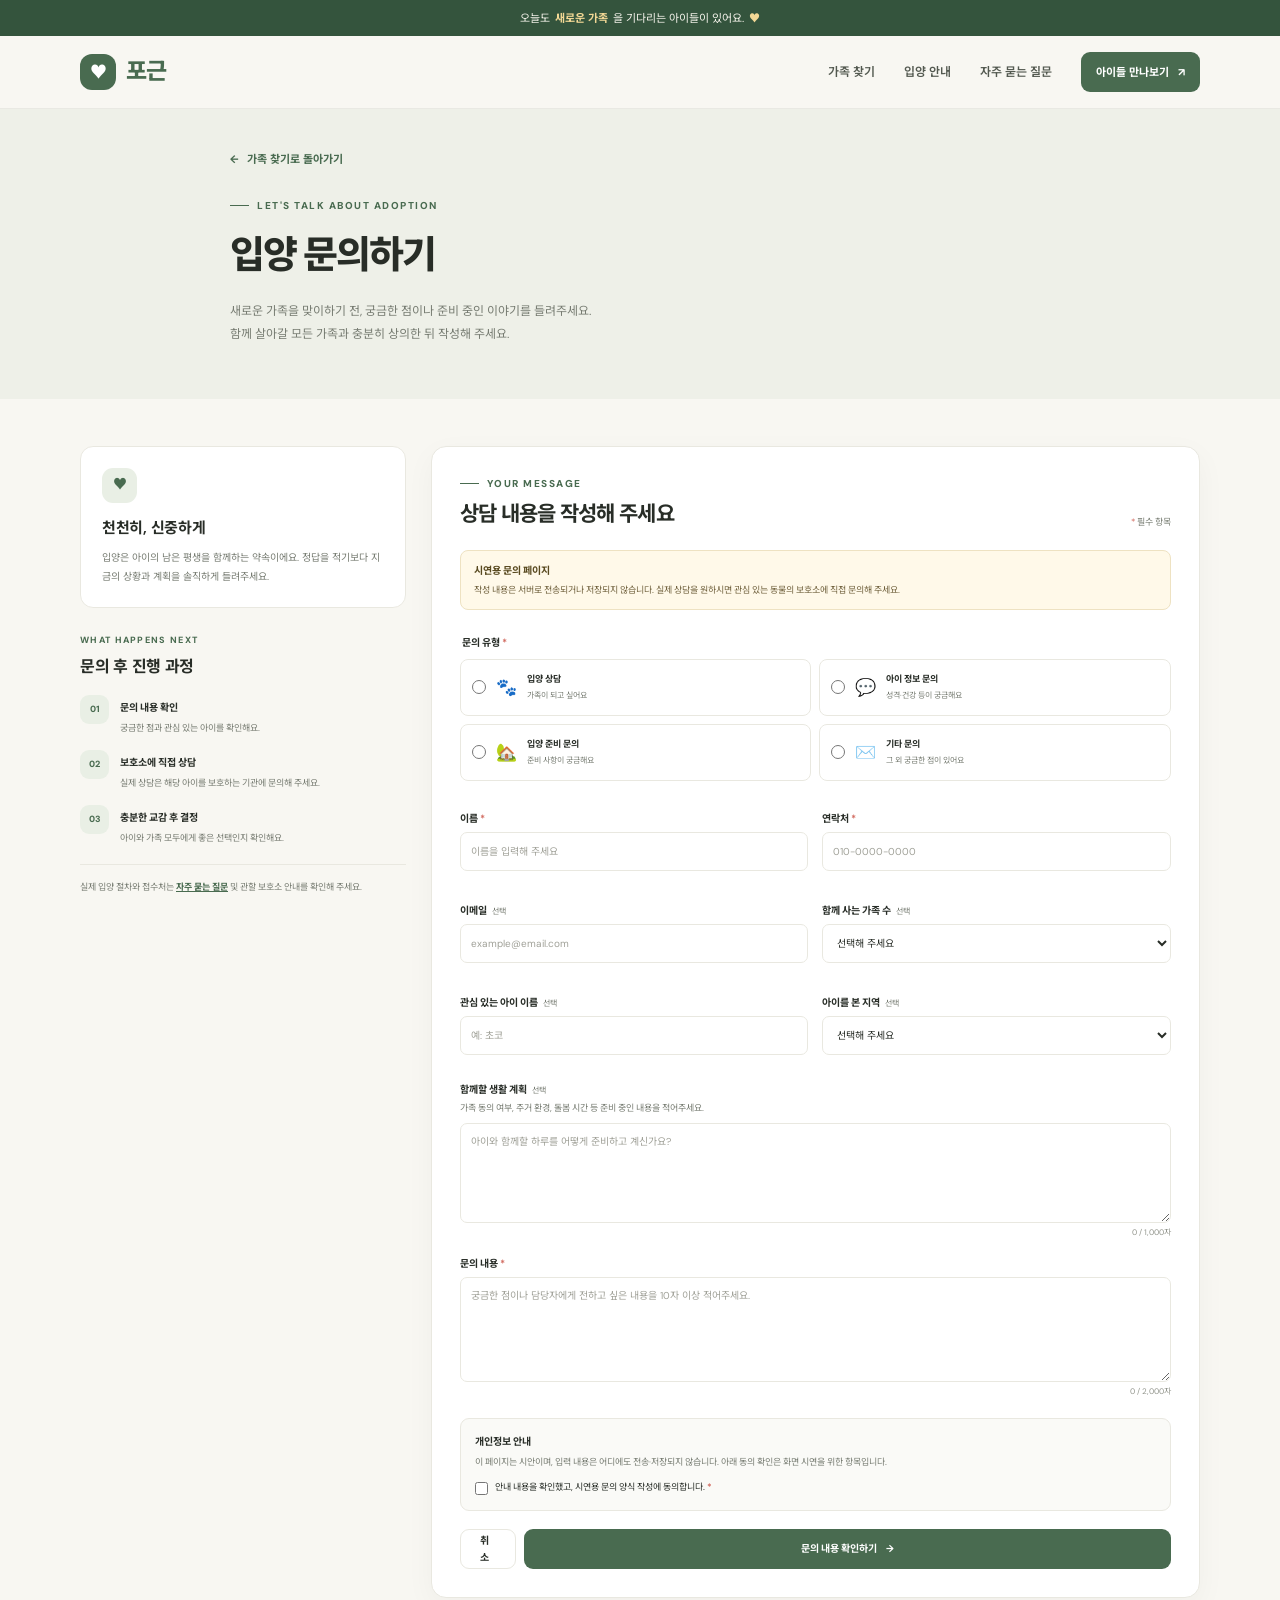
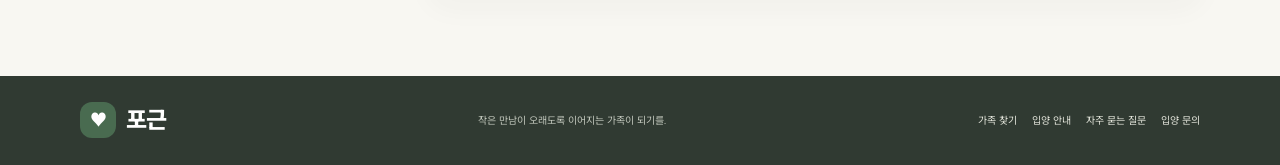
==== inquiry.html @ 71c15bec "Add adoption inquiry page" ====
<!DOCTYPE html>
<html lang="ko">
<head>
  <meta charset="UTF-8">
  <meta name="viewport" content="width=device-width, initial-scale=1.0">
  <meta name="theme-color" content="#f8f7f2">
  <meta name="description" content="포근 입양 문의 페이지에서 입양 준비와 관심 있는 아이에 대해 상담 신청을 작성해 보세요. 이 페이지는 신청 시연용으로 실제 정보를 전송하지 않습니다.">
  <meta property="og:type" content="website">
  <meta property="og:locale" content="ko_KR">
  <meta property="og:site_name" content="포근">
  <meta property="og:title" content="입양 문의하기 | 포근">
  <meta property="og:description" content="새로운 가족을 맞이하기 전, 궁금한 점과 돌봄 계획을 나눠 주세요.">
  <title>입양 문의하기 | 포근 — 새로운 가족을 만나는 곳</title>
  <link rel="preconnect" href="https://fonts.googleapis.com">
  <link rel="preconnect" href="https://fonts.gstatic.com" crossorigin>
  <link href="https://fonts.googleapis.com/css2?family=DM+Sans:wght@400;500;600;700;800&family=Noto+Sans+KR:wght@400;500;600;700;800&display=swap" rel="stylesheet">
  <link rel="stylesheet" href="style.css">
  <link rel="stylesheet" href="inquiry.css">
  <script src="inquiry.js" defer></script>
</head>
<body>
  <a class="skip-link" href="#main">본문으로 건너뛰기</a>
  <div class="announcement">오늘도 <strong>새로운 가족</strong>을 기다리는 아이들이 있어요. <span aria-hidden="true">♥</span></div>
  <header class="site-header">
    <nav class="container nav" aria-label="주요 메뉴">
      <a class="brand" href="index.html" aria-label="포근 홈"><span class="brand-icon" aria-hidden="true">♥</span><span>포근</span></a>
      <div class="nav-links"><a href="index.html#animals">가족 찾기</a><a href="index.html#process">입양 안내</a><a href="index.html#faq">자주 묻는 질문</a><a class="button nav-button" href="index.html#animals">아이들 만나보기 <span aria-hidden="true">↗</span></a></div>
    </nav>
  </header>

  <main id="main">
    <section class="inquiry-hero">
      <div class="container inquiry-hero-inner">
        <a class="back-link" href="index.html#animals"><span aria-hidden="true">←</span> 가족 찾기로 돌아가기</a>
        <p class="eyebrow">LET'S TALK ABOUT ADOPTION</p>
        <h1>입양 문의하기</h1>
        <p class="inquiry-lead">새로운 가족을 맞이하기 전, 궁금한 점이나 준비 중인 이야기를 들려주세요.<br>함께 살아갈 모든 가족과 충분히 상의한 뒤 작성해 주세요.</p>
      </div>
    </section>

    <section class="inquiry-section" aria-labelledby="formHeading">
      <div class="container inquiry-layout">
        <aside class="inquiry-aside">
          <div class="aside-card"><span class="aside-icon" aria-hidden="true">♥</span><h2>천천히, 신중하게</h2><p>입양은 아이의 남은 평생을 함께하는 약속이에요. 정답을 적기보다 지금의 상황과 계획을 솔직하게 들려주세요.</p></div>
          <div class="aside-steps"><p class="aside-eyebrow">WHAT HAPPENS NEXT</p><h2>문의 후 진행 과정</h2><ol><li><span>01</span><div><strong>문의 내용 확인</strong><p>궁금한 점과 관심 있는 아이를 확인해요.</p></div></li><li><span>02</span><div><strong>보호소에 직접 상담</strong><p>실제 상담은 해당 아이를 보호하는 기관에 문의해 주세요.</p></div></li><li><span>03</span><div><strong>충분한 교감 후 결정</strong><p>아이와 가족 모두에게 좋은 선택인지 확인해요.</p></div></li></ol></div>
          <p class="aside-help">실제 입양 절차와 접수처는 <a href="index.html#faq">자주 묻는 질문</a> 및 관할 보호소 안내를 확인해 주세요.</p>
        </aside>

        <div class="inquiry-form-card">
          <div class="form-heading"><div><p class="eyebrow">YOUR MESSAGE</p><h2 id="formHeading">상담 내용을 작성해 주세요</h2></div><span class="required-note"><span aria-hidden="true">*</span> 필수 항목</span></div>
          <div class="inquiry-demo-notice"><strong>시연용 문의 페이지</strong><span>작성 내용은 서버로 전송되거나 저장되지 않습니다. 실제 상담을 원하시면 관심 있는 동물의 보호소에 직접 문의해 주세요.</span></div>
          <form id="inquiryForm" novalidate>
            <fieldset class="form-group">
              <legend>문의 유형 <span aria-hidden="true">*</span></legend>
              <div class="radio-grid"><label class="radio-card"><input type="radio" name="inquiryType" value="입양 상담" required><span class="radio-card-icon" aria-hidden="true">🐾</span><span><strong>입양 상담</strong><small>가족이 되고 싶어요</small></span></label><label class="radio-card"><input type="radio" name="inquiryType" value="아이 정보 문의" required><span class="radio-card-icon" aria-hidden="true">💬</span><span><strong>아이 정보 문의</strong><small>성격·건강 등이 궁금해요</small></span></label><label class="radio-card"><input type="radio" name="inquiryType" value="입양 준비 문의" required><span class="radio-card-icon" aria-hidden="true">🏡</span><span><strong>입양 준비 문의</strong><small>준비 사항이 궁금해요</small></span></label><label class="radio-card"><input type="radio" name="inquiryType" value="기타 문의" required><span class="radio-card-icon" aria-hidden="true">✉️</span><span><strong>기타 문의</strong><small>그 외 궁금한 점이 있어요</small></span></label></div>
              <p class="field-error" data-error-for="inquiryType" aria-live="polite"></p>
            </fieldset>

            <div class="form-row"><div class="form-field"><label for="applicantName">이름 <span aria-hidden="true">*</span></label><input id="applicantName" name="applicantName" type="text" autocomplete="name" maxlength="40" placeholder="이름을 입력해 주세요" required><p class="field-error" data-error-for="applicantName" aria-live="polite"></p></div><div class="form-field"><label for="applicantPhone">연락처 <span aria-hidden="true">*</span></label><input id="applicantPhone" name="applicantPhone" type="tel" autocomplete="tel" inputmode="tel" maxlength="20" placeholder="010-0000-0000" required><p class="field-error" data-error-for="applicantPhone" aria-live="polite"></p></div></div>

            <div class="form-row"><div class="form-field"><label for="applicantEmail">이메일 <span class="optional-label">선택</span></label><input id="applicantEmail" name="applicantEmail" type="email" autocomplete="email" maxlength="100" placeholder="example@email.com" aria-describedby="emailError"><p class="field-error" id="emailError" data-error-for="applicantEmail" aria-live="polite"></p></div><div class="form-field"><label for="householdSize">함께 사는 가족 수 <span class="optional-label">선택</span></label><select id="householdSize" name="householdSize"><option value="">선택해 주세요</option><option value="1">1명 (본인만)</option><option value="2">2명</option><option value="3">3명</option><option value="4">4명</option><option value="5">5명 이상</option></select></div></div>

            <div class="form-row"><div class="form-field"><label for="petName">관심 있는 아이 이름 <span class="optional-label">선택</span></label><input id="petName" name="petName" type="text" maxlength="40" placeholder="예: 초코"></div><div class="form-field"><label for="petLocation">아이를 본 지역 <span class="optional-label">선택</span></label><select id="petLocation" name="petLocation"><option value="">선택해 주세요</option><option>서울</option><option>경기</option><option>인천</option><option>대전</option><option>부산</option><option>제주</option><option>기타 지역</option></select></div></div>

            <div class="form-field"><label for="livingPlan">함께할 생활 계획 <span class="optional-label">선택</span></label><p class="field-hint">가족 동의 여부, 주거 환경, 돌봄 시간 등 준비 중인 내용을 적어주세요.</p><textarea id="livingPlan" name="livingPlan" rows="4" maxlength="1000" placeholder="아이와 함께할 하루를 어떻게 준비하고 계신가요?"></textarea><div class="character-count"><span id="messageCount">0</span> / 1,000자</div></div>

            <div class="form-field"><label for="question">문의 내용 <span aria-hidden="true">*</span></label><textarea id="question" name="question" rows="5" minlength="10" maxlength="2000" placeholder="궁금한 점이나 담당자에게 전하고 싶은 내용을 10자 이상 적어주세요." required></textarea><div class="character-count"><span id="questionCount">0</span> / 2,000자</div><p class="field-error" data-error-for="question" aria-live="polite"></p></div>

            <div class="privacy-box"><h3>개인정보 안내</h3><p>이 페이지는 시안이며, 입력 내용은 어디에도 전송·저장되지 않습니다. 아래 동의 확인은 화면 시연을 위한 항목입니다.</p><label class="consent-check"><input id="privacyConsent" name="privacyConsent" type="checkbox" required><span>안내 내용을 확인했고, 시연용 문의 양식 작성에 동의합니다. <strong>*</strong></span></label><p class="field-error" data-error-for="privacyConsent" aria-live="polite"></p></div>

            <div class="form-actions"><a class="button button-outline" href="index.html#animals">취소</a><button class="button submit-button" type="submit">문의 내용 확인하기 <span aria-hidden="true">→</span></button></div>
          </form>
        </div>
      </div>
    </section>
  </main>

  <footer class="site-footer"><div class="container footer-inner"><a class="brand footer-brand" href="index.html"><span class="brand-icon" aria-hidden="true">♥</span><span>포근</span></a><p>작은 만남이 오래도록 이어지는 가족이 되기를.</p><div class="footer-links"><a href="index.html#animals">가족 찾기</a><a href="index.html#process">입양 안내</a><a href="index.html#faq">자주 묻는 질문</a><a href="inquiry.html">입양 문의</a></div></div></footer>

  <div class="confirmation-backdrop" id="confirmationDialog" aria-hidden="true"><section class="confirmation-card" role="dialog" aria-modal="true" aria-labelledby="confirmationTitle"><span class="confirmation-icon" aria-hidden="true">♥</span><p class="eyebrow">MESSAGE PREVIEW</p><h2 id="confirmationTitle">문의 내용 미리보기</h2><p id="confirmationMessage" class="confirmation-message"></p><p class="confirmation-disclaimer">이 페이지는 시연용입니다. 입력하신 문의는 실제로 접수되거나 저장되지 않았어요. 실제 입양 상담은 해당 보호소에 직접 문의해 주세요.</p><button class="button confirmation-close" id="closeConfirmation" type="button">확인</button></section></div>
  <div class="toast" id="inquiryToast" role="status" aria-live="polite"></div>
</body>
</html>
---- style.css ----
:root{--ink:#282d27;--muted:#777c72;--green:#496b50;--green-dark:#34543d;--mint:#e9efe5;--cream:#f8f7f2;--line:#e9e8e0;--white:#fff;--shadow:0 16px 44px rgba(43,53,41,.1);--font:'DM Sans','Noto Sans KR',sans-serif}*{box-sizing:border-box}html{scroll-behavior:smooth;scroll-padding-top:88px}body{margin:0;background:var(--cream);color:var(--ink);font-family:var(--font);font-size:14px;line-height:1.7}a{color:inherit;text-decoration:none}button,input,select,textarea{font:inherit}button{cursor:pointer}.container{width:min(1120px,calc(100% - 48px));margin-inline:auto}.visually-hidden,.skip-link:not(:focus){position:absolute;width:1px;height:1px;padding:0;margin:-1px;overflow:hidden;clip:rect(0,0,0,0);white-space:nowrap;border:0}.skip-link{position:fixed;z-index:100;top:12px;left:12px;padding:10px 14px;border-radius:7px;background:var(--green);color:white}.announcement{min-height:36px;display:flex;align-items:center;justify-content:center;gap:5px;background:var(--green-dark);color:#f7f5ed;text-align:center;font-size:11px}.announcement strong{color:#f2d895}.announcement span{color:#f2d895}.site-header{position:sticky;z-index:10;top:0;background:rgba(248,247,242,.94);backdrop-filter:blur(12px);border-bottom:1px solid rgba(40,45,39,.07)}.nav{height:72px;display:flex;align-items:center;justify-content:space-between}.brand{display:inline-flex;align-items:center;gap:10px;font-size:23px;font-weight:800;letter-spacing:-1px}.brand-icon{display:grid;width:36px;height:36px;place-items:center;border-radius:12px;background:var(--green);color:#fff;font-size:17px}.brand>span:last-child{color:var(--green)}.nav-links{display:flex;align-items:center;gap:29px;color:#535950;font-size:12px;font-weight:600}.nav-links>a:not(.button):hover,.footer-links a:hover{color:var(--green)}.button{display:inline-flex;min-height:46px;align-items:center;justify-content:center;gap:9px;padding:0 19px;border:0;border-radius:9px;background:var(--green);color:#fff;font-size:12px;font-weight:700;transition:transform .2s,background .2s}.button:hover{transform:translateY(-2px);background:var(--green-dark)}.nav-button{min-height:40px;padding-inline:15px;font-size:11px}.hero{position:relative;overflow:hidden;padding:69px 0 76px}.hero:before{position:absolute;top:-290px;right:-135px;width:660px;height:660px;border-radius:50%;background:#edefe6;content:''}.hero-grid{position:relative;display:grid;grid-template-columns:1fr 1fr;align-items:center;gap:45px}.eyebrow{display:flex;align-items:center;gap:8px;margin:0 0 14px;color:var(--green);font-size:10px;font-weight:800;letter-spacing:1.5px}.eyebrow:before{width:19px;height:1px;background:var(--green);content:''}.hero h1{margin:0;font-size:clamp(40px,5vw,58px);font-weight:800;letter-spacing:-3px;line-height:1.24}.hero h1 span{color:var(--green)}.hero-description{max-width:440px;margin:19px 0 24px;color:var(--muted);font-size:13px;line-height:1.95}.hero-actions{display:flex;flex-wrap:wrap;gap:11px}.button-outline{border:1px solid var(--line);background:transparent;color:var(--ink)}.button-outline:hover{border-color:var(--green);background:#fff;color:var(--green)}.hero-note{display:flex;align-items:center;gap:8px;margin:22px 0 0;color:var(--muted);font-size:10px}.hero-photo{position:relative;min-height:360px;border-radius:22px;background:#e5e0d3 url('https://images.unsplash.com/photo-1450778869180-41d0601e046e?auto=format&fit=crop&w=1200&q=85') center 45%/cover no-repeat;box-shadow:var(--shadow)}.photo-note{position:absolute;right:-12px;bottom:22px;padding:12px 16px;border-radius:10px;background:#fff;box-shadow:var(--shadow);font-size:10px;font-weight:700}.photo-note span{margin-right:5px;color:var(--green)}.promise{border-block:1px solid var(--line);background:rgba(255,255,255,.5)}.promise-inner{display:grid;grid-template-columns:repeat(3,1fr);padding:20px 0}.promise-inner>div{display:flex;align-items:center;justify-content:center;gap:11px}.promise-inner>div+div{border-left:1px solid var(--line)}.promise-inner strong{color:var(--green);font-size:19px;font-weight:800}.promise-inner span{color:var(--muted);font-size:10px}.section{padding:72px 0}.section-heading{display:flex;align-items:end;justify-content:space-between;gap:18px;margin-bottom:24px}.section-heading h2{margin:0;font-size:28px;letter-spacing:-1.15px}.section-heading p:not(.eyebrow){margin:6px 0 0;color:var(--muted);font-size:11px}.text-link{padding-bottom:4px;color:var(--green);font-size:11px;font-weight:700}.demo-notice{margin:-15px 0 17px;padding:10px 13px;border:1px solid #eee2c2;border-radius:9px;background:#fff9e9;color:#72633c;font-size:10px;line-height:1.8}.demo-notice strong{margin-right:7px;color:#59471f}.filters{display:flex;flex-wrap:wrap;align-items:center;gap:9px;margin-bottom:20px}.filter-group{display:flex;gap:7px}.filter-chip,.select-control,.search-control input{height:38px;border:1px solid var(--line);border-radius:8px;background:#fff;color:#676c63;font-size:10px}.filter-chip{padding:0 14px}.filter-chip:hover{border-color:#a4b69f}.filter-chip.active{border-color:var(--green);background:var(--green);color:#fff}.select-control{min-width:124px;padding:0 11px;outline:none}.select-control:focus,.search-control input:focus{border-color:var(--green);outline:none}.search-control{position:relative;flex:1;min-width:170px;margin-left:auto}.search-control>span{position:absolute;top:4px;left:11px;color:#73796f;font-size:18px}.search-control input{width:100%;padding:0 11px 0 33px;outline:none}.pet-grid{display:grid;grid-template-columns:repeat(4,minmax(0,1fr));gap:16px}.pet-card{overflow:hidden;border:1px solid #eeede7;border-radius:12px;background:#fff;transition:transform .2s,box-shadow .2s}.pet-card:hover{transform:translateY(-4px);box-shadow:var(--shadow)}.pet-photo{position:relative;height:194px;overflow:hidden;background:#e9e5dc}.pet-photo img{width:100%;height:100%;object-fit:cover;transition:transform .3s}.pet-card:hover .pet-photo img{transform:scale(1.04)}.badge{position:absolute;top:10px;left:10px;padding:4px 9px;border-radius:20px;background:rgba(255,255,255,.94);color:var(--green-dark);font-size:9px;font-weight:700}.heart-button{position:absolute;top:9px;right:9px;display:grid;width:30px;height:30px;place-items:center;border:0;border-radius:50%;background:rgba(255,255,255,.95);color:#70736c;font-size:17px}.heart-button.saved{color:#df7771}.pet-details{padding:12px}.pet-title{display:flex;align-items:center;justify-content:space-between;gap:8px}.pet-title h3{margin:0;font-size:15px}.pet-gender{color:#81847d;font-size:9px}.pet-meta{display:flex;flex-wrap:wrap;gap:6px;margin-top:6px;color:var(--muted);font-size:9px}.pet-meta span+span:before{margin-right:6px;color:#c9c9c1;content:'·'}.shelter-name{margin:11px 0;padding-top:9px;border-top:1px solid #f0efe9;color:#84877f;font-size:9px}.apply-button{width:100%;height:35px;border:1px solid #dce5db;border-radius:7px;background:#f3f6f1;color:var(--green);font-size:10px;font-weight:700}.apply-button:hover{background:var(--green);color:#fff}.empty-state{grid-column:1/-1;padding:48px 8px;text-align:center;color:var(--muted);font-size:11px}.empty-state strong{display:block;margin-bottom:7px;color:var(--ink);font-size:17px}.steps-section{background:#f1f2eb}.steps-grid{display:grid;grid-template-columns:repeat(3,1fr);gap:15px}.step-card{padding:22px;border:1px solid #e6e7de;border-radius:12px;background:#fff}.step-number{display:grid;width:34px;height:34px;place-items:center;border-radius:10px;background:var(--mint);color:var(--green);font-size:12px;font-weight:800}.step-card h3{margin:13px 0 5px;font-size:13px}.step-card p{margin:0;color:var(--muted);font-size:10px;line-height:1.85}.faq-section{padding-top:55px;padding-bottom:66px}.faq-section .section-heading{margin-bottom:10px}.faq-section details{padding:15px 0;border-bottom:1px solid var(--line)}.faq-section summary{cursor:pointer;font-size:12px;font-weight:700}.faq-section details p{margin:9px 0 0;color:var(--muted);font-size:10px;line-height:1.9}.site-footer{padding:25px 0;background:#303a32;color:#f4f3eb}.footer-inner{display:flex;align-items:center;justify-content:space-between;gap:15px}.footer-brand>span:last-child{color:#fff}.footer-inner>p{margin:0;color:#c1c7bc;font-size:10px}.footer-links{display:flex;flex-wrap:wrap;gap:15px;color:#e4e6dc;font-size:10px}.modal-backdrop{position:fixed;z-index:30;inset:0;display:none;align-items:center;justify-content:center;padding:16px;background:rgba(27,34,28,.56);backdrop-filter:blur(4px)}.modal-backdrop.open{display:flex}.modal{position:relative;width:min(460px,100%);max-height:90vh;overflow-y:auto;padding:26px;border-radius:15px;background:var(--cream);box-shadow:0 25px 75px rgba(0,0,0,.24)}.modal h2{margin:0;font-size:22px;letter-spacing:-.6px}.modal-description{margin:5px 0 16px;color:var(--muted);font-size:10px}.modal-close{position:absolute;top:13px;right:14px;width:34px;height:34px;border:0;border-radius:50%;background:#eeede6;font-size:20px}.selected-pet{display:flex;align-items:center;gap:11px;margin-bottom:13px;padding:9px;border-radius:9px;background:#edeee7}.selected-pet img{width:47px;height:47px;border-radius:7px;object-fit:cover}.selected-pet strong,.selected-pet span{display:block}.selected-pet strong{font-size:11px}.selected-pet span{color:var(--muted);font-size:9px}.form-field{display:grid;gap:4px;margin:11px 0}.form-field label{font-size:10px;font-weight:700}.form-field input,.form-field select,.form-field textarea{width:100%;min-height:39px;padding:8px 10px;border:1px solid var(--line);border-radius:7px;background:#fff;font:inherit;font-size:10px}.form-field input:focus,.form-field select:focus,.form-field textarea:focus{border-color:var(--green);outline:2px solid rgba(73,107,80,.12)}.form-field textarea{min-height:68px;resize:vertical}.consent{display:flex;align-items:flex-start;gap:7px;margin:12px 0;color:var(--muted);font-size:9px}.consent input{margin:3px 0 0;accent-color:var(--green)}.submit-button{width:100%;min-height:42px}.toast{position:fixed;z-index:50;right:20px;bottom:20px;max-width:min(450px,calc(100vw - 40px));padding:12px 17px;border-radius:9px;background:var(--green-dark);color:#fff;font-size:11px;box-shadow:var(--shadow);opacity:0;transform:translateY(10px);transition:opacity .2s,transform .2s;pointer-events:none}.toast.visible{opacity:1;transform:translateY(0)}body.modal-open{overflow:hidden}
@media(max-width:850px){.hero-grid{gap:25px}.hero-photo{min-height:310px}.pet-grid{grid-template-columns:repeat(2,minmax(0,1fr))}.pet-photo{height:225px}.nav-links{gap:15px}}
@media(max-width:600px){.container{width:min(100% - 32px,460px)}.announcement{font-size:10px}.nav{height:62px}.brand{font-size:21px}.nav-links{gap:9px}.nav-links>a:not(.button){display:none}.nav-button{min-height:37px;padding:0 11px;font-size:10px}.hero{padding:43px 0 42px}.hero-grid{grid-template-columns:1fr;gap:26px}.hero h1{font-size:43px}.hero-description{font-size:11px}.hero-photo{min-height:265px}.photo-note{right:9px;bottom:12px}.promise-inner{padding:14px 0}.promise-inner>div{flex-direction:column;gap:0;text-align:center}.promise-inner strong{font-size:16px}.promise-inner span{font-size:8px}.section{padding:52px 0}.section-heading{align-items:flex-start}.section-heading h2{font-size:23px}.section-heading p:not(.eyebrow){font-size:10px}.section-heading>.text-link{padding-top:23px;font-size:9px}.filters{gap:7px}.filter-group{width:100%}.filter-chip{flex:1;padding:0 6px}.select-control{flex:1;min-width:0}.search-control{min-width:0;margin:0}.pet-grid{gap:10px}.pet-photo{height:155px}.pet-details{padding:9px}.pet-title h3{font-size:13px}.pet-meta{gap:4px;font-size:8px}.shelter-name{font-size:8px}.apply-button{font-size:9px}.steps-grid{grid-template-columns:1fr;gap:9px}.step-card{padding:16px}.step-card h3{margin-top:9px}.footer-inner{align-items:flex-start;flex-direction:column}.footer-links{gap:12px}.modal{padding:22px}.toast{right:14px;bottom:14px;left:14px;max-width:none;text-align:center}}
@media(prefers-reduced-motion:reduce){*,*::before,*::after{scroll-behavior:auto!important;transition:none!important}}
---- inquiry.css ----
.inquiry-hero{padding:38px 0 53px;background:#eef0e8}.inquiry-hero-inner{max-width:820px}.back-link{display:inline-flex;align-items:center;gap:8px;margin-bottom:28px;color:var(--green);font-size:11px;font-weight:700}.back-link:hover{text-decoration:underline}.inquiry-hero .eyebrow{margin-bottom:9px}.inquiry-hero h1{margin:0;font-size:38px;font-weight:800;letter-spacing:-1.8px}.inquiry-lead{margin:13px 0 0;color:var(--muted);font-size:12px;line-height:1.9}.inquiry-section{padding:47px 0 78px}.inquiry-layout{display:grid;grid-template-columns:minmax(220px,.72fr) minmax(0,1.7fr);align-items:start;gap:25px}.inquiry-aside{position:sticky;top:95px}.aside-card{padding:21px;border:1px solid var(--line);border-radius:13px;background:#fff}.aside-icon{display:grid;width:35px;height:35px;place-items:center;border-radius:11px;background:var(--mint);color:var(--green)}.aside-card h2,.aside-steps h2{margin:13px 0 7px;font-size:15px;letter-spacing:-.3px}.aside-card p{margin:0;color:var(--muted);font-size:10px;line-height:1.9}.aside-steps{margin-top:25px}.aside-eyebrow{margin:0;color:var(--green);font-size:9px;font-weight:800;letter-spacing:1.3px}.aside-steps h2{margin:4px 0 15px;font-size:16px}.aside-steps ol{display:grid;gap:14px;margin:0;padding:0;list-style:none}.aside-steps li{display:grid;grid-template-columns:31px 1fr;gap:9px;align-items:start}.aside-steps li>span{display:grid;width:29px;height:29px;place-items:center;border-radius:9px;background:var(--mint);color:var(--green);font-size:9px;font-weight:800}.aside-steps strong{font-size:10px}.aside-steps li p{margin:2px 0 0;color:var(--muted);font-size:9px;line-height:1.7}.aside-help{margin:18px 0 0;padding-top:14px;border-top:1px solid var(--line);color:var(--muted);font-size:9px;line-height:1.8}.aside-help a{color:var(--green);font-weight:700;text-decoration:underline}.inquiry-form-card{padding:28px;border:1px solid var(--line);border-radius:15px;background:#fff;box-shadow:0 9px 30px rgba(43,53,41,.04)}.form-heading{display:flex;align-items:end;justify-content:space-between;gap:15px;margin-bottom:17px}.form-heading .eyebrow{margin-bottom:5px}.form-heading h2{margin:0;font-size:21px;letter-spacing:-.7px}.required-note{padding-bottom:2px;color:var(--muted);font-size:9px}.required-note span,.form-field label>span[aria-hidden=true],.form-group legend>span,.consent-check strong{color:#d26b60}.inquiry-demo-notice{display:grid;gap:2px;margin:0 0 24px;padding:11px 13px;border:1px solid #eee2c2;border-radius:8px;background:#fff9e9;color:#70613d;font-size:9px;line-height:1.8}.inquiry-demo-notice strong{color:#58491f;font-size:10px}.form-group{min-width:0;margin:0 0 18px;padding:0;border:0}.form-group legend{margin-bottom:8px;font-size:10px;font-weight:700}.radio-grid{display:grid;grid-template-columns:repeat(2,minmax(0,1fr));gap:8px}.radio-card{position:relative;display:flex;min-height:57px;align-items:center;gap:10px;padding:9px 11px;border:1px solid var(--line);border-radius:8px;cursor:pointer;transition:border-color .2s,background .2s}.radio-card:hover{border-color:#adbea9}.radio-card:has(input:checked){border-color:var(--green);background:#f2f6f0}.radio-card input{width:14px;height:14px;margin:0;accent-color:var(--green)}.radio-card-icon{font-size:17px}.radio-card strong,.radio-card small{display:block}.radio-card strong{font-size:9px}.radio-card small{margin-top:2px;color:var(--muted);font-size:8px}.form-row{display:grid;grid-template-columns:repeat(2,minmax(0,1fr));gap:14px}.form-field{position:relative;display:grid;align-content:start;gap:5px;margin-bottom:15px}.form-field>label{font-size:10px;font-weight:700}.optional-label{margin-left:3px;color:var(--muted);font-size:8px;font-weight:400}.form-field input,.form-field select,.form-field textarea{width:100%;min-height:39px;padding:9px 10px;border:1px solid var(--line);border-radius:7px;background:#fff;color:var(--ink);font:inherit;font-size:10px;outline:none;transition:border-color .2s,box-shadow .2s}.form-field textarea{min-height:100px;line-height:1.7;resize:vertical}.form-field input::placeholder,.form-field textarea::placeholder{color:#a0a198}.form-field input:focus,.form-field select:focus,.form-field textarea:focus{border-color:var(--green);box-shadow:0 0 0 3px rgba(73,107,80,.09)}.form-field [aria-invalid=true]{border-color:#c64f43}.field-hint{margin:-2px 0 2px;color:var(--muted);font-size:9px}.character-count{justify-self:end;margin-top:-2px;color:#92958c;font-size:8px}.field-error{min-height:0;margin:0;color:#b8463a;font-size:9px;line-height:1.5}.field-error:not(:empty){min-height:13px}.privacy-box{margin-top:5px;padding:14px;border:1px solid var(--line);border-radius:9px;background:#fafaf7}.privacy-box h3{margin:0 0 4px;font-size:10px}.privacy-box>p{margin:0;color:var(--muted);font-size:9px;line-height:1.8}.consent-check{display:flex;align-items:flex-start;gap:7px;margin-top:10px;font-size:9px;cursor:pointer}.consent-check input{margin:2px 0 0;accent-color:var(--green)}.form-actions{display:flex;justify-content:flex-end;gap:8px;margin-top:18px}.form-actions .button{min-height:40px;font-size:10px}.confirmation-backdrop{position:fixed;z-index:40;inset:0;display:none;align-items:center;justify-content:center;padding:18px;background:rgba(27,34,28,.56);backdrop-filter:blur(4px)}.confirmation-backdrop.open{display:flex}.confirmation-card{width:min(400px,100%);padding:27px;border-radius:15px;background:var(--cream);box-shadow:0 25px 75px rgba(0,0,0,.22);text-align:center}.confirmation-icon{display:grid;width:44px;height:44px;margin:0 auto 11px;place-items:center;border-radius:14px;background:var(--mint);color:var(--green);font-size:20px}.confirmation-card .eyebrow{justify-content:center;margin-bottom:4px}.confirmation-card h2{margin:0;font-size:21px}.confirmation-message{margin:11px 0;padding:11px;border-radius:8px;background:#fff;font-size:10px;line-height:1.8;white-space:pre-line;text-align:left}.confirmation-disclaimer{padding:9px;border:1px solid #eee2c2;border-radius:8px;background:#fff9e9;color:#75643c;font-size:9px;line-height:1.8}.confirmation-close{min-width:110px;min-height:39px;margin-top:7px}.inquiry-page-highlight{color:var(--green)!important}.inquiry-toast{position:fixed;z-index:50;right:18px;bottom:18px;padding:11px 15px;border-radius:8px;background:var(--green-dark);color:#fff;font-size:10px;box-shadow:var(--shadow)}
@media(max-width:820px){.inquiry-layout{grid-template-columns:minmax(180px,.65fr) minmax(0,1.5fr);gap:16px}.inquiry-form-card{padding:21px}.inquiry-hero h1{font-size:34px}}
@media(max-width:620px){.inquiry-hero{padding:26px 0 34px}.back-link{margin-bottom:19px}.inquiry-hero h1{font-size:31px}.inquiry-lead{font-size:10px}.inquiry-section{padding:27px 0 49px}.inquiry-layout{grid-template-columns:1fr;gap:17px}.inquiry-aside{position:static}.aside-card{padding:15px}.aside-steps{margin-top:15px;padding:14px;border:1px solid var(--line);border-radius:10px;background:#fff}.aside-steps ol{grid-template-columns:1fr;gap:10px}.aside-help{margin-top:10px;padding-top:8px}.inquiry-form-card{padding:17px 14px}.form-heading h2{font-size:17px}.required-note{font-size:8px}.radio-grid{gap:6px}.radio-card{min-height:52px;gap:7px;padding:7px}.radio-card-icon{font-size:14px}.radio-card strong{font-size:8px}.radio-card small{font-size:7px}.form-row{grid-template-columns:1fr;gap:0}.form-field{margin-bottom:12px}.form-actions{position:sticky;bottom:0;margin:13px -14px -17px;padding:11px 14px;background:rgba(255,255,255,.95);backdrop-filter:blur(8px)}.form-actions .button{flex:1;padding-inline:8px}.confirmation-card{padding:22px}}
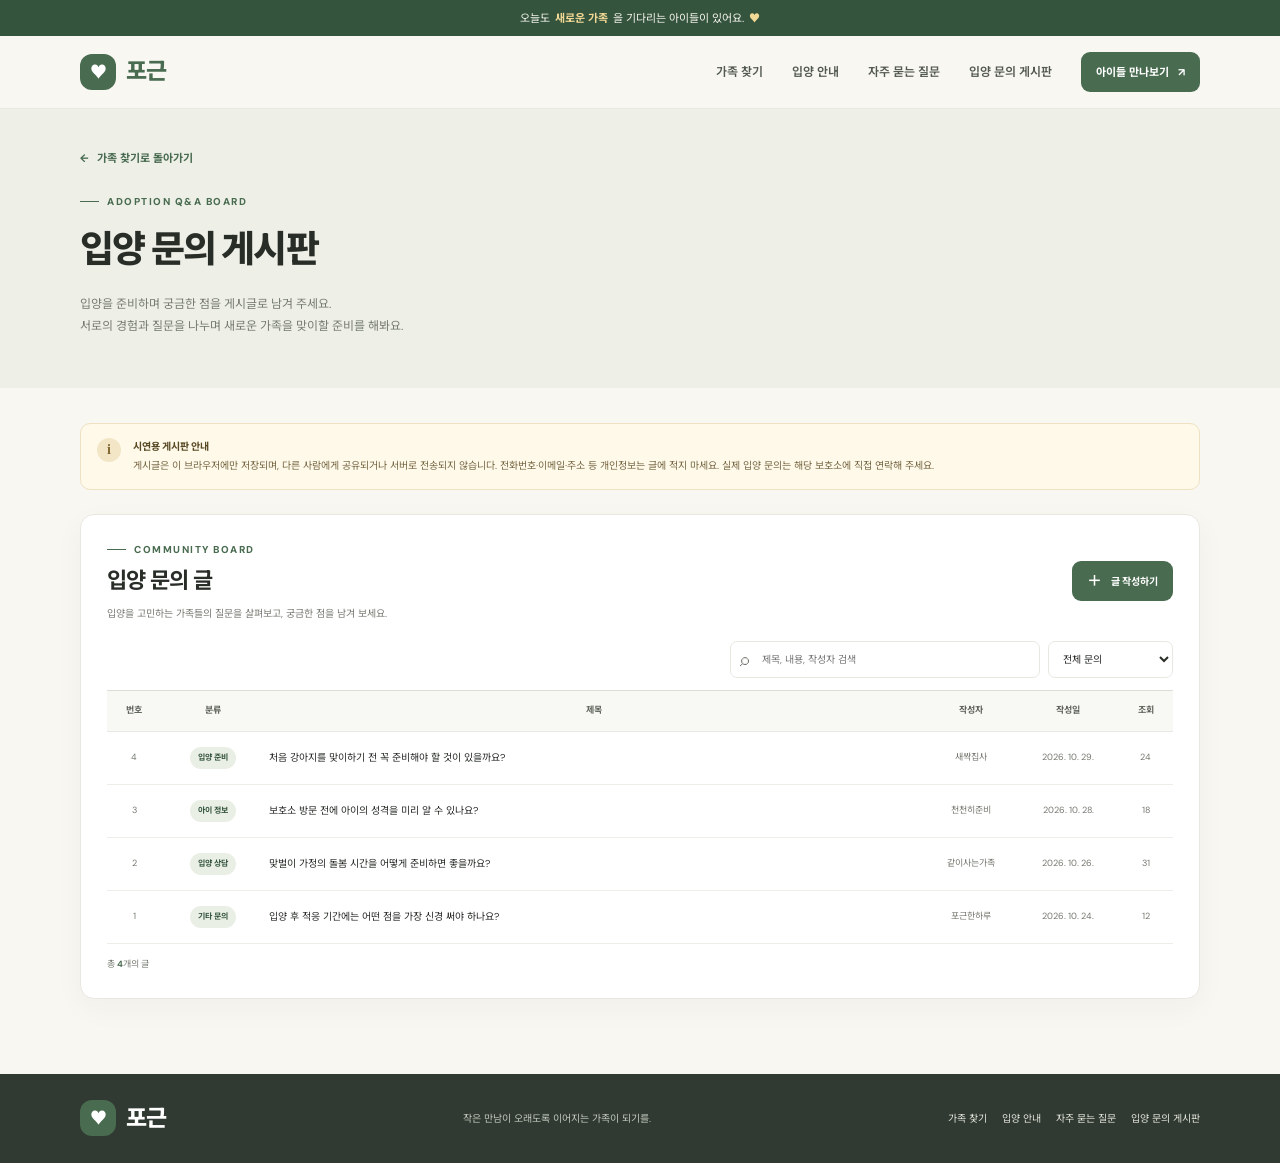
==== commit 6292b1b8: "Convert inquiry page to adoption Q&A board" ====
--- a/inquiry.html
+++ b/inquiry.html
@@ -4,19 +4,29 @@
   <meta charset="UTF-8">
   <meta name="viewport" content="width=device-width, initial-scale=1.0">
   <meta name="theme-color" content="#f8f7f2">
-  <meta name="description" content="포근 입양 문의 페이지에서 입양 준비와 관심 있는 아이에 대해 상담 신청을 작성해 보세요. 이 페이지는 신청 시연용으로 실제 정보를 전송하지 않습니다.">
+  <meta name="description" content="포근 입양 문의 게시판에서 궁금한 점을 게시글로 나누고, 입양을 준비하는 가족들의 이야기를 살펴보세요.">
   <meta property="og:type" content="website">
   <meta property="og:locale" content="ko_KR">
   <meta property="og:site_name" content="포근">
-  <meta property="og:title" content="입양 문의하기 | 포근">
-  <meta property="og:description" content="새로운 가족을 맞이하기 전, 궁금한 점과 돌봄 계획을 나눠 주세요.">
-  <title>입양 문의하기 | 포근 — 새로운 가족을 만나는 곳</title>
+  <meta property="og:title" content="입양 문의 게시판 | 포근">
+  <meta property="og:description" content="새 가족을 맞이하기 전 궁금한 점을 문의 글로 남기고 입양 준비 이야기를 나눠 보세요.">
+  <title>입양 문의 게시판 | 포근 — 새로운 가족을 만나는 곳</title>
   <link rel="preconnect" href="https://fonts.googleapis.com">
   <link rel="preconnect" href="https://fonts.gstatic.com" crossorigin>
   <link href="https://fonts.googleapis.com/css2?family=DM+Sans:wght@400;500;600;700;800&family=Noto+Sans+KR:wght@400;500;600;700;800&display=swap" rel="stylesheet">
   <link rel="stylesheet" href="style.css">
   <link rel="stylesheet" href="inquiry.css">
   <script src="inquiry.js" defer></script>
+  <script>
+    window.addEventListener('DOMContentLoaded', () => {
+      if (typeof window.PogeunInquiryBoard === 'undefined') {
+        const script = document.createElement('script');
+        script.src = 'inquiry.js';
+        script.dataset.localFallback = 'true';
+        document.head.appendChild(script);
+      }
+    });
+  </script>
 </head>
 <body>
   <a class="skip-link" href="#main">본문으로 건너뛰기</a>
@@ -24,7 +34,7 @@
   <header class="site-header">
     <nav class="container nav" aria-label="주요 메뉴">
       <a class="brand" href="index.html" aria-label="포근 홈"><span class="brand-icon" aria-hidden="true">♥</span><span>포근</span></a>
-      <div class="nav-links"><a href="index.html#animals">가족 찾기</a><a href="index.html#process">입양 안내</a><a href="index.html#faq">자주 묻는 질문</a><a class="button nav-button" href="index.html#animals">아이들 만나보기 <span aria-hidden="true">↗</span></a></div>
+      <div class="nav-links"><a href="index.html#animals">가족 찾기</a><a href="index.html#process">입양 안내</a><a href="index.html#faq">자주 묻는 질문</a><a class="inquiry-page-highlight" href="inquiry.html" aria-current="page">입양 문의 게시판</a><a class="button nav-button" href="index.html#animals">아이들 만나보기 <span aria-hidden="true">↗</span></a></div>
     </nav>
   </header>
 
@@ -32,52 +42,55 @@
     <section class="inquiry-hero">
       <div class="container inquiry-hero-inner">
         <a class="back-link" href="index.html#animals"><span aria-hidden="true">←</span> 가족 찾기로 돌아가기</a>
-        <p class="eyebrow">LET'S TALK ABOUT ADOPTION</p>
-        <h1>입양 문의하기</h1>
-        <p class="inquiry-lead">새로운 가족을 맞이하기 전, 궁금한 점이나 준비 중인 이야기를 들려주세요.<br>함께 살아갈 모든 가족과 충분히 상의한 뒤 작성해 주세요.</p>
+        <p class="eyebrow">ADOPTION Q&amp;A BOARD</p>
+        <h1>입양 문의 게시판</h1>
+        <p class="inquiry-lead">입양을 준비하며 궁금한 점을 게시글로 남겨 주세요.<br>서로의 경험과 질문을 나누며 새로운 가족을 맞이할 준비를 해봐요.</p>
       </div>
     </section>
 
-    <section class="inquiry-section" aria-labelledby="formHeading">
-      <div class="container inquiry-layout">
-        <aside class="inquiry-aside">
-          <div class="aside-card"><span class="aside-icon" aria-hidden="true">♥</span><h2>천천히, 신중하게</h2><p>입양은 아이의 남은 평생을 함께하는 약속이에요. 정답을 적기보다 지금의 상황과 계획을 솔직하게 들려주세요.</p></div>
-          <div class="aside-steps"><p class="aside-eyebrow">WHAT HAPPENS NEXT</p><h2>문의 후 진행 과정</h2><ol><li><span>01</span><div><strong>문의 내용 확인</strong><p>궁금한 점과 관심 있는 아이를 확인해요.</p></div></li><li><span>02</span><div><strong>보호소에 직접 상담</strong><p>실제 상담은 해당 아이를 보호하는 기관에 문의해 주세요.</p></div></li><li><span>03</span><div><strong>충분한 교감 후 결정</strong><p>아이와 가족 모두에게 좋은 선택인지 확인해요.</p></div></li></ol></div>
-          <p class="aside-help">실제 입양 절차와 접수처는 <a href="index.html#faq">자주 묻는 질문</a> 및 관할 보호소 안내를 확인해 주세요.</p>
-        </aside>
+    <section class="board-section" aria-labelledby="boardHeading">
+      <div class="container">
+        <div class="board-notice"><span class="board-notice-icon" aria-hidden="true">i</span><p><strong>시연용 게시판 안내</strong><br>게시글은 이 브라우저에만 저장되며, 다른 사람에게 공유되거나 서버로 전송되지 않습니다. 전화번호·이메일·주소 등 개인정보는 글에 적지 마세요. 실제 입양 문의는 해당 보호소에 직접 연락해 주세요.</p></div>
 
-        <div class="inquiry-form-card">
-          <div class="form-heading"><div><p class="eyebrow">YOUR MESSAGE</p><h2 id="formHeading">상담 내용을 작성해 주세요</h2></div><span class="required-note"><span aria-hidden="true">*</span> 필수 항목</span></div>
-          <div class="inquiry-demo-notice"><strong>시연용 문의 페이지</strong><span>작성 내용은 서버로 전송되거나 저장되지 않습니다. 실제 상담을 원하시면 관심 있는 동물의 보호소에 직접 문의해 주세요.</span></div>
-          <form id="inquiryForm" novalidate>
-            <fieldset class="form-group">
-              <legend>문의 유형 <span aria-hidden="true">*</span></legend>
-              <div class="radio-grid"><label class="radio-card"><input type="radio" name="inquiryType" value="입양 상담" required><span class="radio-card-icon" aria-hidden="true">🐾</span><span><strong>입양 상담</strong><small>가족이 되고 싶어요</small></span></label><label class="radio-card"><input type="radio" name="inquiryType" value="아이 정보 문의" required><span class="radio-card-icon" aria-hidden="true">💬</span><span><strong>아이 정보 문의</strong><small>성격·건강 등이 궁금해요</small></span></label><label class="radio-card"><input type="radio" name="inquiryType" value="입양 준비 문의" required><span class="radio-card-icon" aria-hidden="true">🏡</span><span><strong>입양 준비 문의</strong><small>준비 사항이 궁금해요</small></span></label><label class="radio-card"><input type="radio" name="inquiryType" value="기타 문의" required><span class="radio-card-icon" aria-hidden="true">✉️</span><span><strong>기타 문의</strong><small>그 외 궁금한 점이 있어요</small></span></label></div>
-              <p class="field-error" data-error-for="inquiryType" aria-live="polite"></p>
-            </fieldset>
+        <section class="board-list-panel" aria-labelledby="boardHeading">
+          <div class="board-heading">
+            <div><p class="eyebrow">COMMUNITY BOARD</p><h2 id="boardHeading">입양 문의 글</h2><p class="board-subtitle">입양을 고민하는 가족들의 질문을 살펴보고, 궁금한 점을 남겨 보세요.</p></div>
+            <button class="button write-button" id="openWriteButton" type="button"><span aria-hidden="true">＋</span> 글 작성하기</button>
+          </div>
 
-            <div class="form-row"><div class="form-field"><label for="applicantName">이름 <span aria-hidden="true">*</span></label><input id="applicantName" name="applicantName" type="text" autocomplete="name" maxlength="40" placeholder="이름을 입력해 주세요" required><p class="field-error" data-error-for="applicantName" aria-live="polite"></p></div><div class="form-field"><label for="applicantPhone">연락처 <span aria-hidden="true">*</span></label><input id="applicantPhone" name="applicantPhone" type="tel" autocomplete="tel" inputmode="tel" maxlength="20" placeholder="010-0000-0000" required><p class="field-error" data-error-for="applicantPhone" aria-live="polite"></p></div></div>
+          <div class="board-toolbar">
+            <label class="board-search"><span aria-hidden="true">⌕</span><input id="boardSearch" type="search" placeholder="제목, 내용, 작성자 검색" aria-label="게시글 검색"></label>
+            <label class="visually-hidden" for="categoryFilter">문의 유형 필터</label><select id="categoryFilter" class="board-select"><option value="all">전체 문의</option><option value="입양 상담">입양 상담</option><option value="아이 정보">아이 정보</option><option value="입양 준비">입양 준비</option><option value="기타 문의">기타 문의</option></select>
+          </div>
 
-            <div class="form-row"><div class="form-field"><label for="applicantEmail">이메일 <span class="optional-label">선택</span></label><input id="applicantEmail" name="applicantEmail" type="email" autocomplete="email" maxlength="100" placeholder="example@email.com" aria-describedby="emailError"><p class="field-error" id="emailError" data-error-for="applicantEmail" aria-live="polite"></p></div><div class="form-field"><label for="householdSize">함께 사는 가족 수 <span class="optional-label">선택</span></label><select id="householdSize" name="householdSize"><option value="">선택해 주세요</option><option value="1">1명 (본인만)</option><option value="2">2명</option><option value="3">3명</option><option value="4">4명</option><option value="5">5명 이상</option></select></div></div>
+          <div class="board-table-wrap">
+            <table class="board-table"><thead><tr><th scope="col" class="board-col-number">번호</th><th scope="col" class="board-col-category">분류</th><th scope="col">제목</th><th scope="col" class="board-col-author">작성자</th><th scope="col" class="board-col-date">작성일</th><th scope="col" class="board-col-views">조회</th></tr></thead><tbody id="postList"></tbody></table>
+            <div class="board-empty" id="emptyState" hidden><span aria-hidden="true">🐾</span><strong>아직 등록된 문의 글이 없어요</strong><p>첫 번째 입양 문의 글을 남겨 보세요.</p><button class="button empty-write-button" id="emptyWriteButton" type="button">첫 글 작성하기</button></div>
+          </div>
+          <div class="board-bottom"><p class="post-count">총 <strong id="postCount">0</strong>개의 글</p><nav class="pagination" id="pagination" aria-label="게시글 페이지 이동"></nav></div>
+        </section>
 
-            <div class="form-row"><div class="form-field"><label for="petName">관심 있는 아이 이름 <span class="optional-label">선택</span></label><input id="petName" name="petName" type="text" maxlength="40" placeholder="예: 초코"></div><div class="form-field"><label for="petLocation">아이를 본 지역 <span class="optional-label">선택</span></label><select id="petLocation" name="petLocation"><option value="">선택해 주세요</option><option>서울</option><option>경기</option><option>인천</option><option>대전</option><option>부산</option><option>제주</option><option>기타 지역</option></select></div></div>
+        <section class="write-panel" id="writePanel" aria-labelledby="writeHeading" hidden>
+          <div class="write-panel-heading"><div><p class="eyebrow">WRITE A QUESTION</p><h2 id="writeHeading">새 문의 글 작성</h2></div><button class="icon-button" id="closeWriteButton" type="button" aria-label="글 작성 닫기">×</button></div>
+          <div class="privacy-note"><strong>개인정보 보호 안내</strong><span>게시글은 공개 형식으로 목록에 표시됩니다. 연락처, 이메일, 상세 주소, 실명 등 개인정보를 본문에 작성하지 마세요. 비밀글 기능이나 실제 관리자도 없는 브라우저 시연용 게시판입니다.</span></div>
+          <form id="postForm" novalidate>
+            <div class="form-field"><label for="postCategory">문의 분류 <span class="required-mark">*</span></label><select id="postCategory" name="category" required><option value="">분류를 선택해 주세요</option><option value="입양 상담">입양 상담</option><option value="아이 정보">아이 정보</option><option value="입양 준비">입양 준비</option><option value="기타 문의">기타 문의</option></select><p class="field-error" id="postCategoryError" aria-live="polite"></p></div>
+            <div class="form-field"><label for="postTitle">제목 <span class="required-mark">*</span></label><input id="postTitle" name="title" type="text" maxlength="80" placeholder="문의 내용을 간단히 적어 주세요" required aria-describedby="titleCount"><div class="field-bottom"><p class="field-error" id="postTitleError" aria-live="polite"></p><span class="character-count"><span id="titleCount">0</span> / 80</span></div></div>
+            <div class="form-field"><label for="postAuthor">작성자 별명 <span class="required-mark">*</span></label><input id="postAuthor" name="author" type="text" maxlength="20" placeholder="게시판에 표시될 별명을 입력해 주세요" required aria-describedby="authorHint"><span class="field-hint" id="authorHint">실명이나 연락처 대신 별명을 사용해 주세요.</span><p class="field-error" id="postAuthorError" aria-live="polite"></p></div>
+            <div class="form-field"><label for="postContent">문의 내용 <span class="required-mark">*</span></label><textarea id="postContent" name="content" rows="8" minlength="10" maxlength="3000" placeholder="궁금한 점과 상황을 구체적으로 적어 주세요. 개인정보는 작성하지 마세요." required aria-describedby="contentCount"></textarea><div class="field-bottom"><p class="field-error" id="postContentError" aria-live="polite"></p><span class="character-count"><span id="contentCount">0</span> / 3,000</span></div></div>
+            <div class="privacy-note"><strong>글 삭제 안내</strong><span>이 게시판은 로그인 기능이 없는 시연용입니다. 글 삭제는 현재 브라우저에서 작성한 글에 한해 이 기기에서 가능합니다.</span></div>
+            <div class="write-actions"><button class="button button-outline" id="cancelWriteButton" type="button">취소</button><button class="button submit-button" type="submit">게시글 등록하기 <span aria-hidden="true">→</span></button></div>
+          </form>
+        </section>
 
-            <div class="form-field"><label for="livingPlan">함께할 생활 계획 <span class="optional-label">선택</span></label><p class="field-hint">가족 동의 여부, 주거 환경, 돌봄 시간 등 준비 중인 내용을 적어주세요.</p><textarea id="livingPlan" name="livingPlan" rows="4" maxlength="1000" placeholder="아이와 함께할 하루를 어떻게 준비하고 계신가요?"></textarea><div class="character-count"><span id="messageCount">0</span> / 1,000자</div></div>
-
-            <div class="form-field"><label for="question">문의 내용 <span aria-hidden="true">*</span></label><textarea id="question" name="question" rows="5" minlength="10" maxlength="2000" placeholder="궁금한 점이나 담당자에게 전하고 싶은 내용을 10자 이상 적어주세요." required></textarea><div class="character-count"><span id="questionCount">0</span> / 2,000자</div><p class="field-error" data-error-for="question" aria-live="polite"></p></div>
-
-            <div class="privacy-box"><h3>개인정보 안내</h3><p>이 페이지는 시안이며, 입력 내용은 어디에도 전송·저장되지 않습니다. 아래 동의 확인은 화면 시연을 위한 항목입니다.</p><label class="consent-check"><input id="privacyConsent" name="privacyConsent" type="checkbox" required><span>안내 내용을 확인했고, 시연용 문의 양식 작성에 동의합니다. <strong>*</strong></span></label><p class="field-error" data-error-for="privacyConsent" aria-live="polite"></p></div>
-
-            <div class="form-actions"><a class="button button-outline" href="index.html#animals">취소</a><button class="button submit-button" type="submit">문의 내용 확인하기 <span aria-hidden="true">→</span></button></div>
-          </form>
-        </div>
+        <section class="detail-panel" id="detailPanel" aria-labelledby="detailTitle" hidden><div class="detail-top"><button class="back-link detail-back" id="backToListButton" type="button"><span aria-hidden="true">←</span> 목록으로</button><button class="delete-post-button" id="deletePostButton" type="button">내 글 삭제</button></div><div class="detail-article"><div class="detail-meta"><span class="category-badge" id="detailCategory"></span><span id="detailDate"></span><span>조회 <span id="detailViews"></span></span></div><h2 id="detailTitle"></h2><div class="detail-author-line">작성자 <strong id="detailAuthor"></strong></div><div class="detail-content" id="detailContent"></div><div class="detail-help"><strong>답변 및 실제 입양 문의 안내</strong><p>이 게시판은 시연용이며 운영자 답변 기능이 없습니다. 실제 입양 가능 여부와 아이의 상세 정보는 보호 중인 기관에 직접 문의해 주세요.</p><a class="button button-outline" href="index.html#animals">가족 찾기</a></div></div></section>
       </div>
     </section>
   </main>
 
-  <footer class="site-footer"><div class="container footer-inner"><a class="brand footer-brand" href="index.html"><span class="brand-icon" aria-hidden="true">♥</span><span>포근</span></a><p>작은 만남이 오래도록 이어지는 가족이 되기를.</p><div class="footer-links"><a href="index.html#animals">가족 찾기</a><a href="index.html#process">입양 안내</a><a href="index.html#faq">자주 묻는 질문</a><a href="inquiry.html">입양 문의</a></div></div></footer>
+  <footer class="site-footer"><div class="container footer-inner"><a class="brand footer-brand" href="index.html"><span class="brand-icon" aria-hidden="true">♥</span><span>포근</span></a><p>작은 만남이 오래도록 이어지는 가족이 되기를.</p><div class="footer-links"><a href="index.html#animals">가족 찾기</a><a href="index.html#process">입양 안내</a><a href="index.html#faq">자주 묻는 질문</a><a href="inquiry.html" aria-current="page">입양 문의 게시판</a></div></div></footer>
 
-  <div class="confirmation-backdrop" id="confirmationDialog" aria-hidden="true"><section class="confirmation-card" role="dialog" aria-modal="true" aria-labelledby="confirmationTitle"><span class="confirmation-icon" aria-hidden="true">♥</span><p class="eyebrow">MESSAGE PREVIEW</p><h2 id="confirmationTitle">문의 내용 미리보기</h2><p id="confirmationMessage" class="confirmation-message"></p><p class="confirmation-disclaimer">이 페이지는 시연용입니다. 입력하신 문의는 실제로 접수되거나 저장되지 않았어요. 실제 입양 상담은 해당 보호소에 직접 문의해 주세요.</p><button class="button confirmation-close" id="closeConfirmation" type="button">확인</button></section></div>
-  <div class="toast" id="inquiryToast" role="status" aria-live="polite"></div>
+  <dialog class="password-dialog" id="passwordDialog" aria-labelledby="passwordDialogTitle"><form method="dialog" class="password-dialog-form"><button class="icon-button dialog-close" value="cancel" aria-label="창 닫기">×</button><p class="eyebrow">DELETE YOUR POST</p><h2 id="passwordDialogTitle">게시글 삭제</h2><p class="password-dialog-description">이 기기에 저장된 내 게시글을 삭제할까요?</p><p class="field-error" id="deleteError" aria-live="polite"></p><div class="dialog-actions"><button class="button button-outline" value="cancel">취소</button><button class="button danger-button" id="confirmDeleteButton" type="button">삭제하기</button></div></form></dialog>
+  <div class="toast" id="boardToast" role="status" aria-live="polite"></div>
 </body>
 </html>
--- a/inquiry.css
+++ b/inquiry.css
@@ -1,3 +1,3 @@
-.inquiry-hero{padding:38px 0 53px;background:#eef0e8}.inquiry-hero-inner{max-width:820px}.back-link{display:inline-flex;align-items:center;gap:8px;margin-bottom:28px;color:var(--green);font-size:11px;font-weight:700}.back-link:hover{text-decoration:underline}.inquiry-hero .eyebrow{margin-bottom:9px}.inquiry-hero h1{margin:0;font-size:38px;font-weight:800;letter-spacing:-1.8px}.inquiry-lead{margin:13px 0 0;color:var(--muted);font-size:12px;line-height:1.9}.inquiry-section{padding:47px 0 78px}.inquiry-layout{display:grid;grid-template-columns:minmax(220px,.72fr) minmax(0,1.7fr);align-items:start;gap:25px}.inquiry-aside{position:sticky;top:95px}.aside-card{padding:21px;border:1px solid var(--line);border-radius:13px;background:#fff}.aside-icon{display:grid;width:35px;height:35px;place-items:center;border-radius:11px;background:var(--mint);color:var(--green)}.aside-card h2,.aside-steps h2{margin:13px 0 7px;font-size:15px;letter-spacing:-.3px}.aside-card p{margin:0;color:var(--muted);font-size:10px;line-height:1.9}.aside-steps{margin-top:25px}.aside-eyebrow{margin:0;color:var(--green);font-size:9px;font-weight:800;letter-spacing:1.3px}.aside-steps h2{margin:4px 0 15px;font-size:16px}.aside-steps ol{display:grid;gap:14px;margin:0;padding:0;list-style:none}.aside-steps li{display:grid;grid-template-columns:31px 1fr;gap:9px;align-items:start}.aside-steps li>span{display:grid;width:29px;height:29px;place-items:center;border-radius:9px;background:var(--mint);color:var(--green);font-size:9px;font-weight:800}.aside-steps strong{font-size:10px}.aside-steps li p{margin:2px 0 0;color:var(--muted);font-size:9px;line-height:1.7}.aside-help{margin:18px 0 0;padding-top:14px;border-top:1px solid var(--line);color:var(--muted);font-size:9px;line-height:1.8}.aside-help a{color:var(--green);font-weight:700;text-decoration:underline}.inquiry-form-card{padding:28px;border:1px solid var(--line);border-radius:15px;background:#fff;box-shadow:0 9px 30px rgba(43,53,41,.04)}.form-heading{display:flex;align-items:end;justify-content:space-between;gap:15px;margin-bottom:17px}.form-heading .eyebrow{margin-bottom:5px}.form-heading h2{margin:0;font-size:21px;letter-spacing:-.7px}.required-note{padding-bottom:2px;color:var(--muted);font-size:9px}.required-note span,.form-field label>span[aria-hidden=true],.form-group legend>span,.consent-check strong{color:#d26b60}.inquiry-demo-notice{display:grid;gap:2px;margin:0 0 24px;padding:11px 13px;border:1px solid #eee2c2;border-radius:8px;background:#fff9e9;color:#70613d;font-size:9px;line-height:1.8}.inquiry-demo-notice strong{color:#58491f;font-size:10px}.form-group{min-width:0;margin:0 0 18px;padding:0;border:0}.form-group legend{margin-bottom:8px;font-size:10px;font-weight:700}.radio-grid{display:grid;grid-template-columns:repeat(2,minmax(0,1fr));gap:8px}.radio-card{position:relative;display:flex;min-height:57px;align-items:center;gap:10px;padding:9px 11px;border:1px solid var(--line);border-radius:8px;cursor:pointer;transition:border-color .2s,background .2s}.radio-card:hover{border-color:#adbea9}.radio-card:has(input:checked){border-color:var(--green);background:#f2f6f0}.radio-card input{width:14px;height:14px;margin:0;accent-color:var(--green)}.radio-card-icon{font-size:17px}.radio-card strong,.radio-card small{display:block}.radio-card strong{font-size:9px}.radio-card small{margin-top:2px;color:var(--muted);font-size:8px}.form-row{display:grid;grid-template-columns:repeat(2,minmax(0,1fr));gap:14px}.form-field{position:relative;display:grid;align-content:start;gap:5px;margin-bottom:15px}.form-field>label{font-size:10px;font-weight:700}.optional-label{margin-left:3px;color:var(--muted);font-size:8px;font-weight:400}.form-field input,.form-field select,.form-field textarea{width:100%;min-height:39px;padding:9px 10px;border:1px solid var(--line);border-radius:7px;background:#fff;color:var(--ink);font:inherit;font-size:10px;outline:none;transition:border-color .2s,box-shadow .2s}.form-field textarea{min-height:100px;line-height:1.7;resize:vertical}.form-field input::placeholder,.form-field textarea::placeholder{color:#a0a198}.form-field input:focus,.form-field select:focus,.form-field textarea:focus{border-color:var(--green);box-shadow:0 0 0 3px rgba(73,107,80,.09)}.form-field [aria-invalid=true]{border-color:#c64f43}.field-hint{margin:-2px 0 2px;color:var(--muted);font-size:9px}.character-count{justify-self:end;margin-top:-2px;color:#92958c;font-size:8px}.field-error{min-height:0;margin:0;color:#b8463a;font-size:9px;line-height:1.5}.field-error:not(:empty){min-height:13px}.privacy-box{margin-top:5px;padding:14px;border:1px solid var(--line);border-radius:9px;background:#fafaf7}.privacy-box h3{margin:0 0 4px;font-size:10px}.privacy-box>p{margin:0;color:var(--muted);font-size:9px;line-height:1.8}.consent-check{display:flex;align-items:flex-start;gap:7px;margin-top:10px;font-size:9px;cursor:pointer}.consent-check input{margin:2px 0 0;accent-color:var(--green)}.form-actions{display:flex;justify-content:flex-end;gap:8px;margin-top:18px}.form-actions .button{min-height:40px;font-size:10px}.confirmation-backdrop{position:fixed;z-index:40;inset:0;display:none;align-items:center;justify-content:center;padding:18px;background:rgba(27,34,28,.56);backdrop-filter:blur(4px)}.confirmation-backdrop.open{display:flex}.confirmation-card{width:min(400px,100%);padding:27px;border-radius:15px;background:var(--cream);box-shadow:0 25px 75px rgba(0,0,0,.22);text-align:center}.confirmation-icon{display:grid;width:44px;height:44px;margin:0 auto 11px;place-items:center;border-radius:14px;background:var(--mint);color:var(--green);font-size:20px}.confirmation-card .eyebrow{justify-content:center;margin-bottom:4px}.confirmation-card h2{margin:0;font-size:21px}.confirmation-message{margin:11px 0;padding:11px;border-radius:8px;background:#fff;font-size:10px;line-height:1.8;white-space:pre-line;text-align:left}.confirmation-disclaimer{padding:9px;border:1px solid #eee2c2;border-radius:8px;background:#fff9e9;color:#75643c;font-size:9px;line-height:1.8}.confirmation-close{min-width:110px;min-height:39px;margin-top:7px}.inquiry-page-highlight{color:var(--green)!important}.inquiry-toast{position:fixed;z-index:50;right:18px;bottom:18px;padding:11px 15px;border-radius:8px;background:var(--green-dark);color:#fff;font-size:10px;box-shadow:var(--shadow)}
-@media(max-width:820px){.inquiry-layout{grid-template-columns:minmax(180px,.65fr) minmax(0,1.5fr);gap:16px}.inquiry-form-card{padding:21px}.inquiry-hero h1{font-size:34px}}
-@media(max-width:620px){.inquiry-hero{padding:26px 0 34px}.back-link{margin-bottom:19px}.inquiry-hero h1{font-size:31px}.inquiry-lead{font-size:10px}.inquiry-section{padding:27px 0 49px}.inquiry-layout{grid-template-columns:1fr;gap:17px}.inquiry-aside{position:static}.aside-card{padding:15px}.aside-steps{margin-top:15px;padding:14px;border:1px solid var(--line);border-radius:10px;background:#fff}.aside-steps ol{grid-template-columns:1fr;gap:10px}.aside-help{margin-top:10px;padding-top:8px}.inquiry-form-card{padding:17px 14px}.form-heading h2{font-size:17px}.required-note{font-size:8px}.radio-grid{gap:6px}.radio-card{min-height:52px;gap:7px;padding:7px}.radio-card-icon{font-size:14px}.radio-card strong{font-size:8px}.radio-card small{font-size:7px}.form-row{grid-template-columns:1fr;gap:0}.form-field{margin-bottom:12px}.form-actions{position:sticky;bottom:0;margin:13px -14px -17px;padding:11px 14px;background:rgba(255,255,255,.95);backdrop-filter:blur(8px)}.form-actions .button{flex:1;padding-inline:8px}.confirmation-card{padding:22px}}+.inquiry-hero{padding:37px 0 50px;background:#eef0e8}.inquiry-hero-inner{max-width:1120px}.back-link{display:inline-flex;align-items:center;gap:8px;margin-bottom:25px;border:0;background:transparent;color:var(--green);font-size:11px;font-weight:700;cursor:pointer}.back-link:hover{text-decoration:underline}.inquiry-hero .eyebrow{margin-bottom:8px}.inquiry-hero h1{margin:0;font-size:37px;font-weight:800;letter-spacing:-1.8px}.inquiry-lead{margin:12px 0 0;color:var(--muted);font-size:12px;line-height:1.9}.board-section{padding:35px 0 75px}.board-notice{display:flex;align-items:flex-start;gap:12px;margin-bottom:24px;padding:14px 16px;border:1px solid #eee2c2;border-radius:10px;background:#fff9e9}.board-notice-icon{display:grid;flex:0 0 24px;width:24px;height:24px;place-items:center;border-radius:50%;background:#f3e6c7;color:#826a34;font-family:Georgia,serif;font-size:14px;font-weight:700}.board-notice p{margin:0;color:#766744;font-size:10px;line-height:1.85}.board-notice strong{color:#574823}.board-list-panel,.write-panel,.detail-panel{padding:26px;border:1px solid var(--line);border-radius:14px;background:#fff;box-shadow:0 9px 30px rgba(43,53,41,.04)}.board-heading{display:flex;align-items:center;justify-content:space-between;gap:18px;margin-bottom:19px}.board-heading .eyebrow,.write-panel-heading .eyebrow{margin:0 0 4px}.board-heading h2,.write-panel-heading h2{margin:0;font-size:22px;letter-spacing:-.7px}.board-subtitle{margin:5px 0 0;color:var(--muted);font-size:10px}.write-button{flex-shrink:0;min-height:40px;padding:0 15px;font-size:10px}.write-button span{font-size:15px}.board-toolbar{display:flex;justify-content:flex-end;gap:8px;margin-bottom:12px}.board-search{position:relative;width:min(310px,100%)}.board-search>span{position:absolute;top:3px;left:10px;color:var(--muted);font-size:18px}.board-search input,.board-select,.write-panel input,.write-panel select,.write-panel textarea,.password-dialog input{width:100%;min-height:37px;padding:8px 10px;border:1px solid var(--line);border-radius:7px;background:#fff;color:var(--ink);font:inherit;font-size:10px;outline:none}.board-search input{padding-left:31px}.board-search input:focus,.board-select:focus,.write-panel input:focus,.write-panel select:focus,.write-panel textarea:focus,.password-dialog input:focus{border-color:var(--green);box-shadow:0 0 0 3px rgba(73,107,80,.09)}.board-select{width:125px}.board-table-wrap{overflow-x:auto}.board-table{width:100%;border-collapse:collapse;table-layout:fixed}.board-table thead{border-top:1px solid #dcded5;border-bottom:1px solid #e8e9e3;background:#f8f8f5}.board-table th{height:41px;color:#60655c;font-size:9px;font-weight:700}.board-table td{height:53px;border-bottom:1px solid #eeeee9;color:#74796f;text-align:center;font-size:9px}.board-col-number{width:54px}.board-col-category{width:103px}.board-col-author{width:95px}.board-col-date{width:100px}.board-col-views{width:55px}.category-badge{display:inline-flex;min-height:22px;align-items:center;padding:2px 8px;border-radius:20px;background:var(--mint);color:var(--green-dark);font-size:8px;font-weight:700;white-space:nowrap}.post-title-cell{text-align:left!important}.post-title-button{max-width:100%;overflow:hidden;padding:5px 4px;border:0;background:transparent;color:var(--ink);font-size:10px;text-align:left;text-overflow:ellipsis;white-space:nowrap;cursor:pointer}.post-title-button:hover{color:var(--green);text-decoration:underline}.new-badge{margin-left:7px;color:#c26d5f;font-size:7px;font-weight:800}.board-empty{display:grid;justify-items:center;gap:5px;padding:44px 12px;color:var(--muted);text-align:center}.board-empty[hidden]{display:none}.board-empty>span{font-size:29px}.board-empty strong{color:var(--ink);font-size:14px}.board-empty p{margin:0;font-size:10px}.empty-write-button{min-height:35px;margin-top:7px;padding:0 13px;font-size:9px}.board-bottom{display:flex;align-items:center;justify-content:space-between;gap:10px;padding-top:13px}.post-count{margin:0;color:var(--muted);font-size:9px}.post-count strong{color:var(--green)}.pagination{display:flex;align-items:center;gap:4px}.page-button{display:grid;min-width:28px;height:28px;place-items:center;padding:0 6px;border:1px solid var(--line);border-radius:6px;background:#fff;color:#687066;font-size:9px}.page-button:hover:not(:disabled){border-color:var(--green);color:var(--green)}.page-button.active{border-color:var(--green);background:var(--green);color:#fff}.page-button:disabled{opacity:.38;cursor:not-allowed}.write-panel[hidden],.detail-panel[hidden]{display:none}.write-panel-heading{display:flex;align-items:center;justify-content:space-between;margin-bottom:16px}.icon-button{display:grid;width:33px;height:33px;place-items:center;border:1px solid var(--line);border-radius:50%;background:#fff;color:#555;font-size:20px;cursor:pointer}.icon-button:hover{border-color:var(--green);color:var(--green)}.privacy-note{display:grid;gap:3px;margin-bottom:20px;padding:11px 13px;border:1px solid #f0d9d6;border-radius:8px;background:#fff6f5;color:#805851;font-size:9px;line-height:1.8}.privacy-note strong{color:#74433d;font-size:10px}.write-panel .form-field{display:grid;gap:5px;margin-bottom:15px}.write-panel .form-field>label{font-size:10px;font-weight:700}.required-mark{color:#cc6d5f}.write-panel textarea{min-height:155px;line-height:1.8;resize:vertical}.write-panel .field-bottom{display:flex;align-items:flex-start;justify-content:space-between;gap:8px}.character-count{flex-shrink:0;color:#92958c;font-size:8px}.field-hint{color:var(--muted);font-size:9px;line-height:1.6}.field-error{min-height:0;margin:0;color:#b8463a;font-size:9px;line-height:1.5}.field-error:not(:empty){min-height:13px}.write-panel [aria-invalid=true]{border-color:#c64f43}.write-actions{display:flex;justify-content:flex-end;gap:8px;margin-top:19px}.write-actions .button{min-height:39px;padding-inline:16px;font-size:10px}.detail-top{display:flex;align-items:center;justify-content:space-between;margin-bottom:12px}.detail-back{margin:0;padding:0}.delete-post-button{border:0;background:transparent;color:#a14e45;font-size:9px;text-decoration:underline;cursor:pointer}.delete-post-button[hidden]{display:none}.detail-article{padding:17px 4px 5px;border-top:1px solid #e8e9e3}.detail-meta{display:flex;align-items:center;gap:11px;color:var(--muted);font-size:9px}.detail-article h2{margin:13px 0;font-size:20px;line-height:1.6;overflow-wrap:anywhere}.detail-author-line{padding-bottom:14px;border-bottom:1px solid var(--line);color:var(--muted);font-size:9px}.detail-author-line strong{margin-left:6px;color:var(--ink)}.detail-content{min-height:135px;padding:21px 0;color:#4e534a;font-size:11px;line-height:2;white-space:pre-wrap;overflow-wrap:anywhere}.detail-help{padding:14px;border:1px solid var(--line);border-radius:9px;background:#f8f8f5}.detail-help strong{font-size:10px}.detail-help p{margin:5px 0 10px;color:var(--muted);font-size:9px;line-height:1.8}.detail-help .button{min-height:32px;padding-inline:11px;font-size:9px}.password-dialog{width:min(380px,calc(100% - 30px));padding:25px;border:1px solid var(--line);border-radius:14px;background:var(--cream);color:var(--ink);box-shadow:0 22px 70px rgba(0,0,0,.18)}.password-dialog::backdrop{background:rgba(27,34,28,.56);backdrop-filter:blur(3px)}.password-dialog-form{position:relative}.dialog-close{position:absolute;top:-10px;right:-10px}.password-dialog .eyebrow{margin:0 0 3px}.password-dialog h2{margin:0;font-size:19px}.password-dialog-description{margin:6px 0 13px;color:var(--muted);font-size:10px}.dialog-actions{display:flex;justify-content:flex-end;gap:8px;margin-top:12px}.dialog-actions .button{min-height:35px;padding-inline:13px;font-size:9px}.danger-button{background:#a84b43}.danger-button:hover{background:#833c36}.toast.visible{position:fixed;z-index:50;right:18px;bottom:18px;max-width:min(430px,calc(100vw - 36px));padding:11px 15px;border-radius:8px;background:var(--green-dark);color:#fff;font-size:10px;box-shadow:var(--shadow)}body.dialog-open{overflow:hidden}
+@media(max-width:720px){.inquiry-hero{padding:30px 0 39px}.inquiry-hero h1{font-size:32px}.board-section{padding:24px 0 50px}.board-list-panel,.write-panel,.detail-panel{padding:19px 15px}.board-col-number{width:37px}.board-col-category{width:82px}.board-col-author{width:70px}.board-col-date{width:77px}.board-col-views{width:41px}.board-table th,.board-table td{font-size:8px}.post-title-button{font-size:9px}.category-badge{padding-inline:6px;font-size:7px}}
+@media(max-width:520px){.board-notice{gap:8px;padding:11px}.board-notice p{font-size:8px}.board-heading{align-items:flex-start}.board-heading h2{font-size:19px}.board-subtitle{max-width:235px;font-size:8px}.write-button{min-height:35px;padding-inline:9px;font-size:8px;white-space:nowrap}.board-toolbar{justify-content:stretch}.board-search{flex:1;width:auto}.board-select{width:105px;padding-inline:6px;font-size:8px}.board-col-number,.board-col-views{display:none}.board-col-category{width:72px}.board-col-author{width:57px}.board-col-date{width:68px}.board-table td{height:49px}.post-title-button{max-width:calc(100vw - 212px);font-size:8px}.board-bottom{align-items:flex-start;flex-direction:column}.write-actions{position:sticky;bottom:0;margin:14px -15px -19px;padding:10px 15px;border-top:1px solid var(--line);background:rgba(255,255,255,.96);backdrop-filter:blur(8px)}.write-actions .button{flex:1}.inquiry-lead{font-size:10px}.detail-article h2{font-size:17px}}
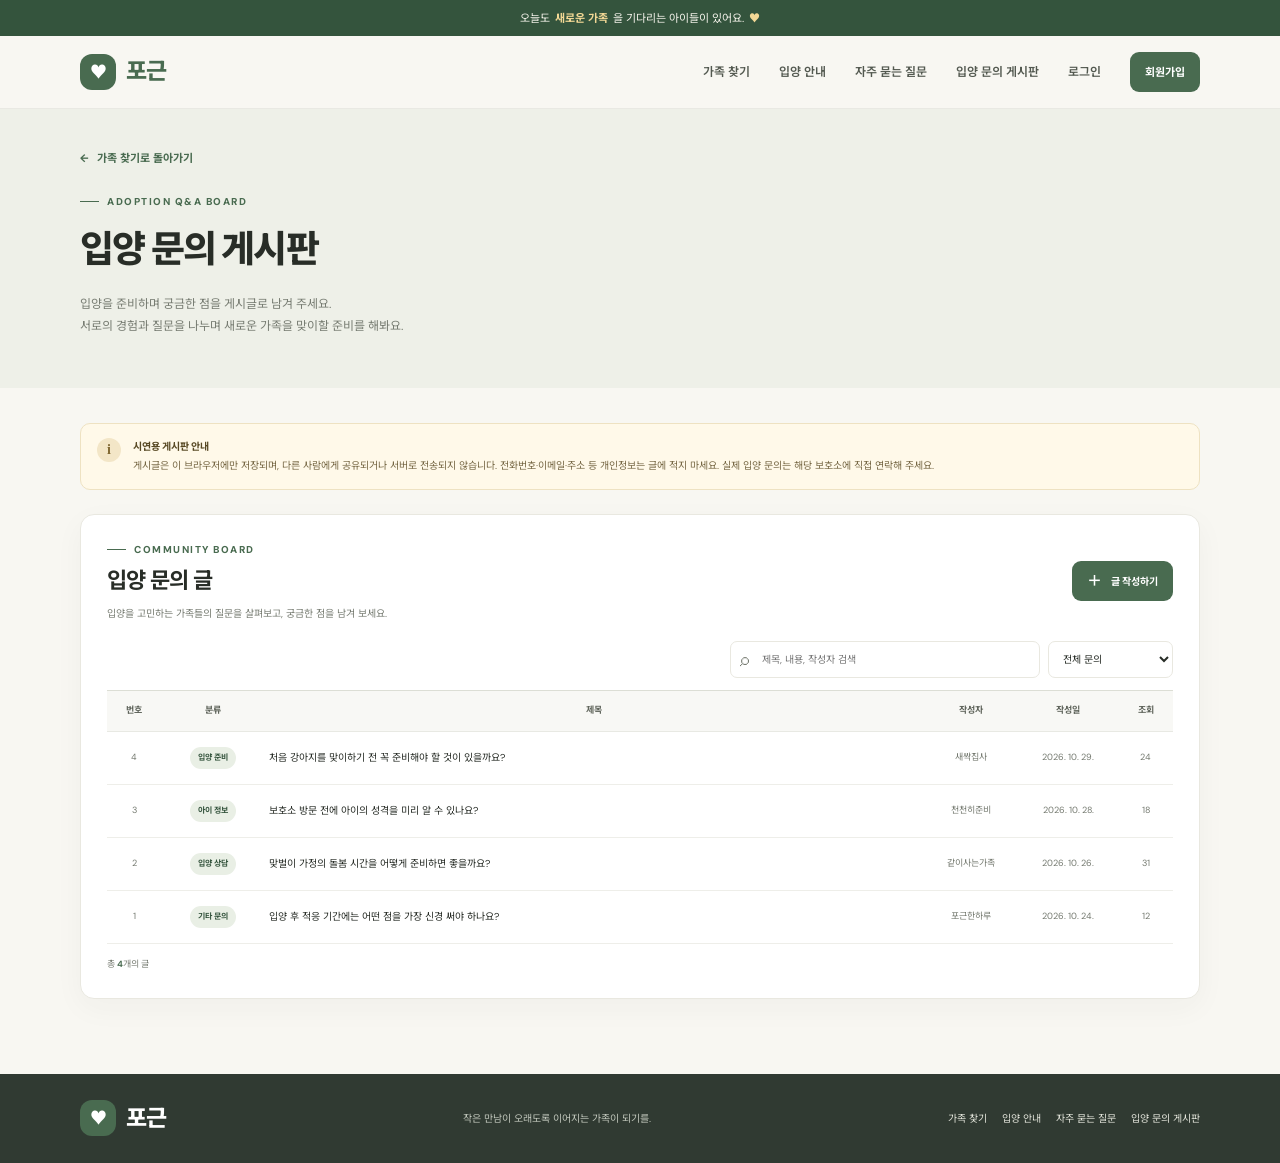
==== commit e6d30e5b: "Link authentication pages from homepage" ====
--- a/inquiry.html
+++ b/inquiry.html
@@ -34,7 +34,7 @@
   <header class="site-header">
     <nav class="container nav" aria-label="주요 메뉴">
       <a class="brand" href="index.html" aria-label="포근 홈"><span class="brand-icon" aria-hidden="true">♥</span><span>포근</span></a>
-      <div class="nav-links"><a href="index.html#animals">가족 찾기</a><a href="index.html#process">입양 안내</a><a href="index.html#faq">자주 묻는 질문</a><a class="inquiry-page-highlight" href="inquiry.html" aria-current="page">입양 문의 게시판</a><a class="button nav-button" href="index.html#animals">아이들 만나보기 <span aria-hidden="true">↗</span></a></div>
+      <div class="nav-links"><a href="index.html#animals">가족 찾기</a><a href="index.html#process">입양 안내</a><a href="index.html#faq">자주 묻는 질문</a><a class="inquiry-page-highlight" href="inquiry.html" aria-current="page">입양 문의 게시판</a><a href="login.html">로그인</a><a class="button nav-button" href="signup.html">회원가입</a></div>
     </nav>
   </header>
 
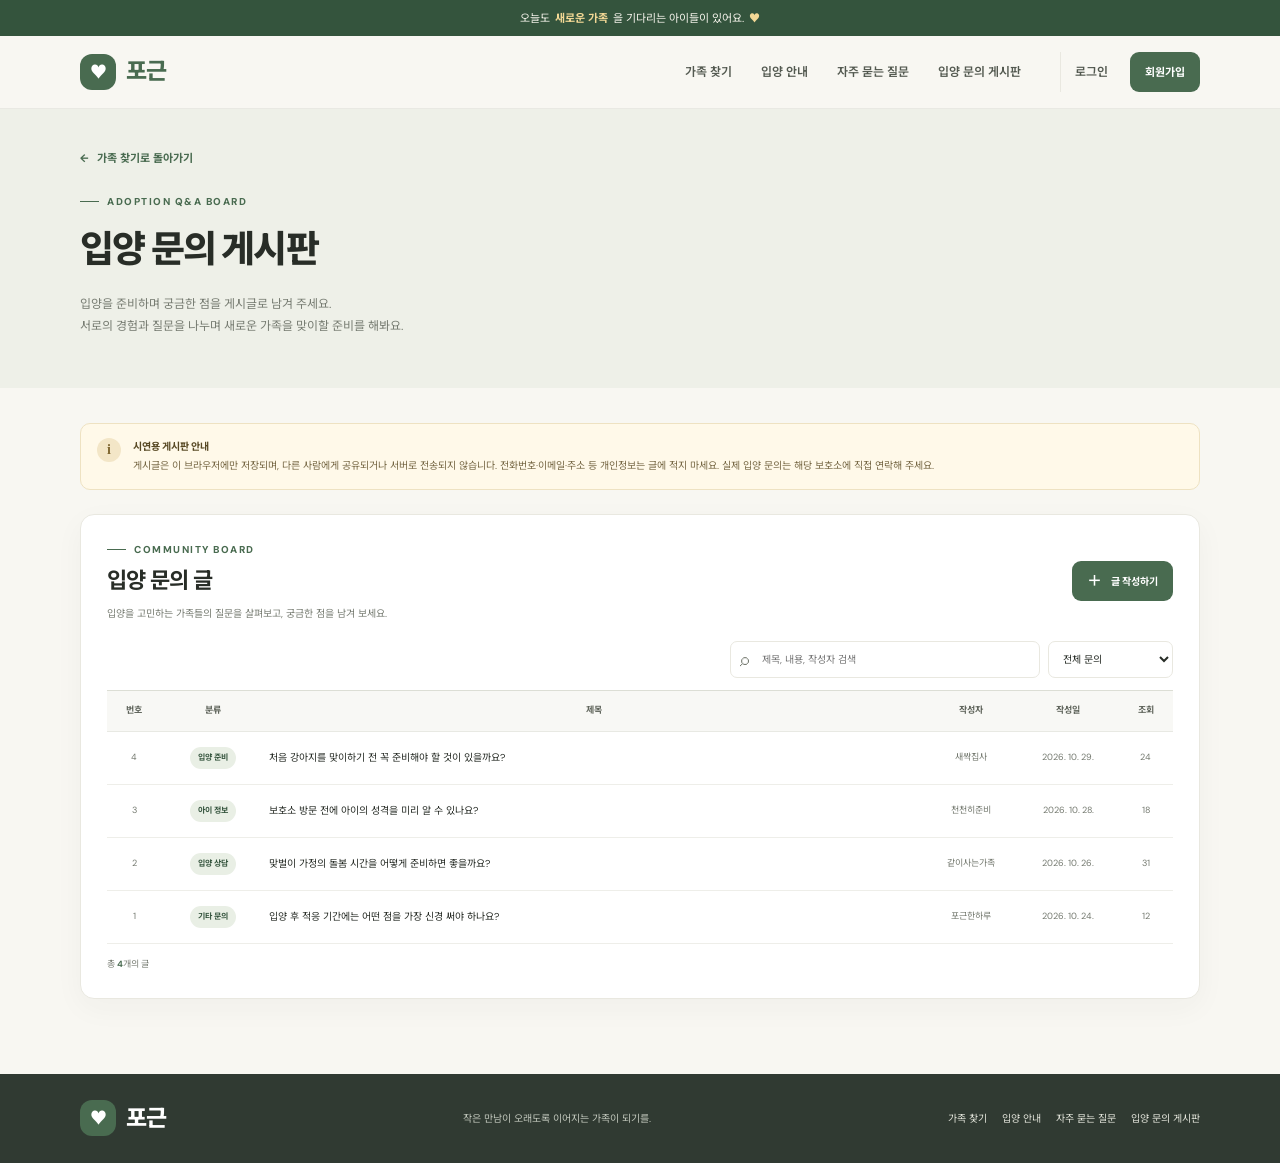
==== commit bc8e0b44: "Restore Pages authentication and D1 sessions Route the existing auth handlers through Pages Function" ====
--- a/inquiry.html
+++ b/inquiry.html
@@ -16,7 +16,9 @@
   <link href="https://fonts.googleapis.com/css2?family=DM+Sans:wght@400;500;600;700;800&family=Noto+Sans+KR:wght@400;500;600;700;800&display=swap" rel="stylesheet">
   <link rel="stylesheet" href="style.css">
   <link rel="stylesheet" href="inquiry.css">
+  <link rel="stylesheet" href="auth.css">
   <script src="inquiry.js" defer></script>
+  <script src="auth.js" defer></script>
   <script>
     window.addEventListener('DOMContentLoaded', () => {
       if (typeof window.PogeunInquiryBoard === 'undefined') {
@@ -34,7 +36,7 @@
   <header class="site-header">
     <nav class="container nav" aria-label="주요 메뉴">
       <a class="brand" href="index.html" aria-label="포근 홈"><span class="brand-icon" aria-hidden="true">♥</span><span>포근</span></a>
-      <div class="nav-links"><a href="index.html#animals">가족 찾기</a><a href="index.html#process">입양 안내</a><a href="index.html#faq">자주 묻는 질문</a><a class="inquiry-page-highlight" href="inquiry.html" aria-current="page">입양 문의 게시판</a><a href="login.html">로그인</a><a class="button nav-button" href="signup.html">회원가입</a></div>
+      <div class="nav-links"><a href="index.html#animals">가족 찾기</a><a href="index.html#process">입양 안내</a><a href="index.html#faq">자주 묻는 질문</a><a class="inquiry-page-highlight" href="inquiry.html" aria-current="page">입양 문의 게시판</a><span class="auth-nav-slot" data-auth-nav><a href="login.html">로그인</a><a class="button nav-button" href="signup.html">회원가입</a></span></div>
     </nav>
   </header>
 
@@ -93,4 +95,4 @@
   <dialog class="password-dialog" id="passwordDialog" aria-labelledby="passwordDialogTitle"><form method="dialog" class="password-dialog-form"><button class="icon-button dialog-close" value="cancel" aria-label="창 닫기">×</button><p class="eyebrow">DELETE YOUR POST</p><h2 id="passwordDialogTitle">게시글 삭제</h2><p class="password-dialog-description">이 기기에 저장된 내 게시글을 삭제할까요?</p><p class="field-error" id="deleteError" aria-live="polite"></p><div class="dialog-actions"><button class="button button-outline" value="cancel">취소</button><button class="button danger-button" id="confirmDeleteButton" type="button">삭제하기</button></div></form></dialog>
   <div class="toast" id="boardToast" role="status" aria-live="polite"></div>
 </body>
-</html>+</html>
--- a/auth.css
+++ b/auth.css
@@ -0,0 +1,5 @@
+.auth-main{padding:45px 0 68px;background:radial-gradient(ellipse at 17% 15%,rgba(232,239,229,.82),transparent 38%),var(--cream)}.auth-layout{display:grid;grid-template-columns:minmax(240px,.8fr) minmax(420px,1fr);align-items:center;gap:48px;max-width:960px}.auth-intro{position:relative;min-height:480px;padding:36px 5px}.auth-intro .back-link,.login-card .back-link{margin-bottom:36px}.auth-intro h1{margin:0;font-size:clamp(34px,4vw,47px);font-weight:800;letter-spacing:-2px;line-height:1.35}.auth-intro h1 span{color:var(--green)}.auth-intro-copy{margin:16px 0 0;color:var(--muted);font-size:12px;line-height:1.9}.auth-paw-art{display:grid;width:108px;height:108px;margin-top:43px;place-items:center;border-radius:34px;background:rgba(233,239,229,.9);font-size:52px;transform:rotate(-8deg)}.auth-quote{margin:18px 0 0;color:var(--green);font-size:11px;font-weight:700;line-height:1.8}.auth-card{width:100%;padding:28px;border:1px solid var(--line);border-radius:15px;background:#fff;box-shadow:0 14px 40px rgba(43,53,41,.07)}.auth-card-heading{display:flex;align-items:flex-end;justify-content:space-between;gap:10px;margin-bottom:15px}.auth-card-heading .eyebrow{margin-bottom:4px}.auth-card-heading h1,.auth-card-heading h2{margin:0;font-size:24px;letter-spacing:-.8px}.auth-required-note{padding-bottom:2px;color:var(--muted);font-size:9px}.auth-required-note span,.required-mark{color:#c85f52}.auth-demo-notice{display:grid;gap:3px;margin:0 0 17px;padding:10px 12px;border:1px solid #eee2c2;border-radius:8px;background:#fff9e9;color:#70613d;font-size:9px;line-height:1.8}.auth-demo-notice strong{color:#59471f;font-size:10px}.auth-form{display:grid;gap:12px}.auth-field{display:grid;gap:5px}.auth-field>label{font-size:10px;font-weight:700}.auth-field input,.auth-field select{width:100%;min-height:40px;padding:9px 10px;border:1px solid var(--line);border-radius:7px;background:#fff;color:var(--ink);font:inherit;font-size:10px;outline:none;transition:border-color .2s,box-shadow .2s}.auth-field input::placeholder{color:#a0a198}.auth-field input:focus,.auth-field select:focus{border-color:var(--green);box-shadow:0 0 0 3px rgba(73,107,80,.09)}.auth-field-hint{color:var(--muted);font-size:8px;line-height:1.6}.gender-options{display:grid;grid-template-columns:repeat(3,minmax(0,1fr));gap:7px}.gender-option{position:relative;display:block;cursor:pointer}.gender-option input{position:absolute;width:1px;height:1px;opacity:0}.gender-option span{display:flex;min-height:38px;align-items:center;justify-content:center;border:1px solid var(--line);border-radius:7px;color:#666b63;font-size:9px;transition:.18s}.gender-option input:checked+span{border-color:var(--green);background:var(--mint);color:var(--green-dark);font-weight:700}.gender-option input:focus-visible+span{outline:2px solid var(--green);outline-offset:2px}.auth-consent{display:flex;align-items:flex-start;gap:8px;margin:2px 0;color:#555950;font-size:9px;line-height:1.6}.auth-consent>input,.remember-option input{margin:3px 0 0;accent-color:var(--green)}.auth-consent small{display:block;margin-top:2px;color:var(--muted);font-size:8px}.auth-submit{width:100%;min-height:43px;margin-top:2px;border:0}.auth-switch{margin:16px 0 0;color:var(--muted);font-size:9px;text-align:center}.auth-switch a{margin-left:5px;color:var(--green);font-weight:700;text-decoration:underline}.login-main{min-height:570px;display:flex;align-items:center}.login-layout{display:grid;grid-template-columns:.85fr minmax(360px,460px);align-items:center;justify-content:center;gap:55px;max-width:850px}.login-decoration{position:relative;display:grid;min-height:300px;align-content:center;justify-items:center;overflow:hidden;border-radius:25px;background:#e9efe5;color:var(--green);text-align:center}.login-decoration:before,.login-decoration:after{position:absolute;width:210px;height:210px;border:1px solid rgba(73,107,80,.13);border-radius:50%;content:''}.login-decoration:before{top:-100px;left:-80px}.login-decoration:after{right:-95px;bottom:-120px;width:265px;height:265px}.login-heart{font-size:54px;line-height:1}.login-decoration>p{margin:13px 0 0;font-size:16px;font-weight:800;letter-spacing:-.4px}.login-paws{margin-top:19px;font-size:27px}.login-card{max-width:460px;padding:26px}.login-card .back-link{margin-bottom:22px}.login-card .auth-card-heading{margin-bottom:16px}.login-subtitle{margin:5px 0 0;color:var(--muted);font-size:10px}.login-card .auth-form{gap:14px}.login-options{display:flex;align-items:center;justify-content:space-between;margin-top:-3px}.remember-option{display:flex;align-items:flex-start;gap:6px;color:#676c63;font-size:9px}.text-link{color:var(--green);font-size:9px;font-weight:700;text-decoration:underline}.login-card .auth-submit{margin-top:4px}.login-divider{display:flex;align-items:center;gap:12px;margin:19px 0;color:#93968d;font-size:9px}.login-divider:before,.login-divider:after{height:1px;flex:1;background:var(--line);content:''}.signup-link-button{width:100%;min-height:40px;border:1px solid var(--line);background:#fff;color:var(--green);font-size:10px}.signup-link-button:hover{border-color:var(--green);background:#f7f9f5;color:var(--green-dark)}.button-outline{border:1px solid var(--line);background:transparent;color:var(--ink)}.button-outline:hover{border-color:var(--green);background:#fff;color:var(--green)}
+@media(max-width:780px){.auth-main{padding:30px 0 50px}.auth-layout{grid-template-columns:minmax(0,1fr) minmax(360px,1.2fr);gap:24px}.auth-intro{min-height:400px;padding:26px 0}.auth-intro h1{font-size:34px}.auth-paw-art{width:83px;height:83px;margin-top:30px;font-size:40px}.auth-card{padding:22px}.login-layout{grid-template-columns:minmax(190px,.75fr) minmax(330px,1.1fr);gap:22px}.login-decoration{min-height:280px}}
+@media(max-width:600px){.auth-main{padding:19px 0 38px}.auth-layout{grid-template-columns:1fr;gap:7px}.auth-intro{min-height:0;padding:6px 0 12px}.auth-intro .back-link{margin-bottom:18px}.auth-intro h1{font-size:30px}.auth-intro-copy{margin:7px 0 0;font-size:10px}.auth-paw-art,.auth-quote{display:none}.auth-card{padding:20px 16px}.auth-card-heading h1,.auth-card-heading h2{font-size:21px}.auth-form{gap:10px}.auth-field input,.auth-field select{min-height:38px}.gender-options{gap:5px}.gender-option span{min-height:36px;font-size:8px}.login-main{min-height:auto}.login-layout{grid-template-columns:1fr;gap:0}.login-decoration{display:none}.login-card{max-width:none;padding:20px 16px}.footer-inner{gap:11px}}
+@media(prefers-reduced-motion:reduce){.auth-field input,.auth-field select,.gender-option span{transition:none}}
+.auth-status{margin:0 0 13px;padding:10px 12px;border:1px solid #dce5db;border-radius:8px;background:#f3f6f1;color:var(--green-dark);font-size:10px;line-height:1.7}.auth-status.is-error{border-color:#f0d9d6;background:#fff6f5;color:#9b4138}.auth-status[hidden]{display:none}.auth-form .auth-submit:disabled{opacity:.65;cursor:wait}.auth-nav-slot{display:inline-flex;align-items:center;gap:22px;margin-left:10px;padding-left:14px;border-left:1px solid var(--line)}.auth-nav-nickname{color:var(--green-dark);font-size:11px;font-weight:700;white-space:nowrap}.auth-nav-logout{padding:4px 7px;border:0;background:transparent;color:var(--muted);font-size:10px;cursor:pointer}.auth-nav-logout:hover{color:var(--green);text-decoration:underline}
